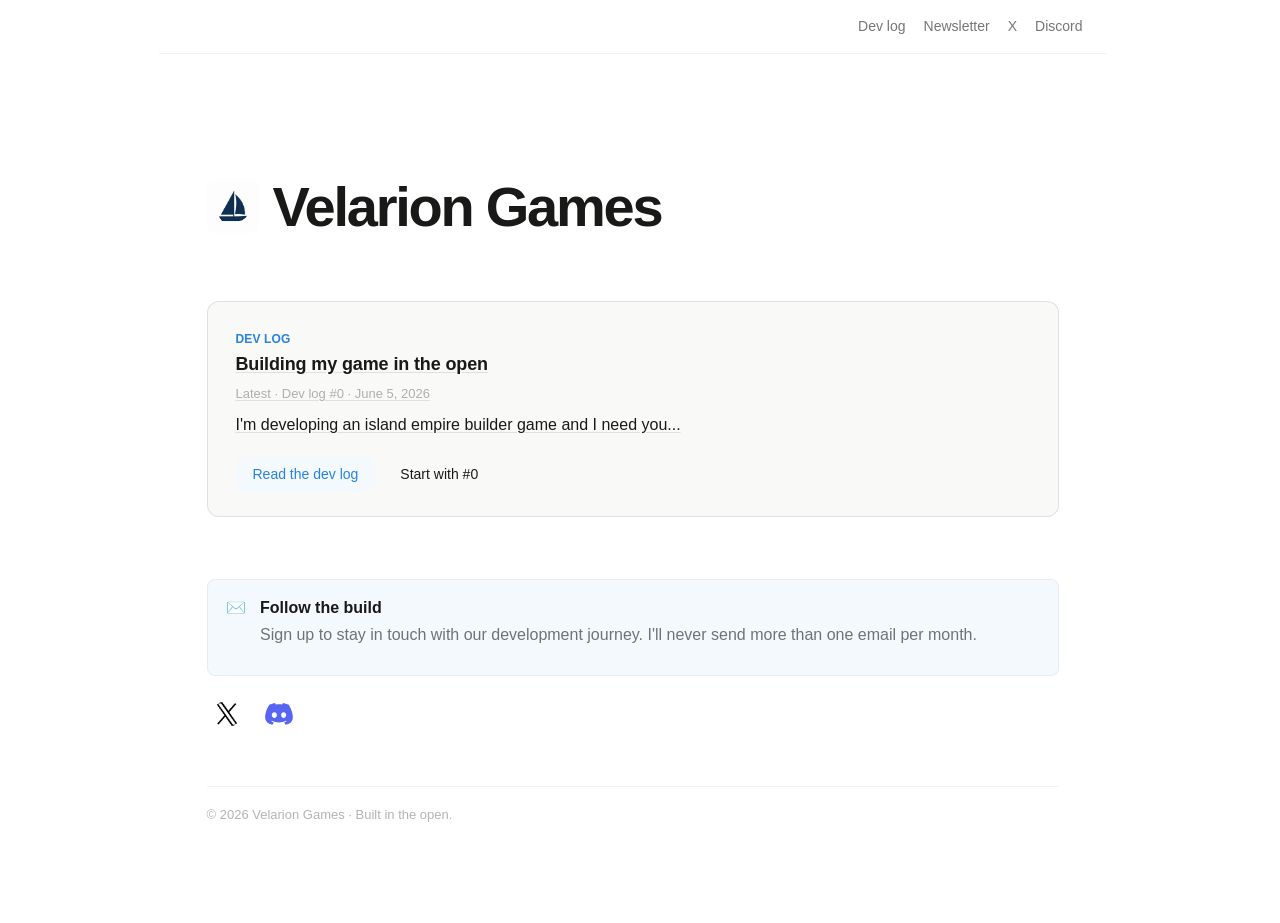
==== index.html @ b495c547 "more corrections" ====
<!DOCTYPE html>
<html lang="en">
<head>
  <meta charset="UTF-8">
  <meta name="viewport" content="width=device-width, initial-scale=1">
  <title>Velarion Games</title>
  <meta name="description" content="Velarion Games - building a peaceful logistics island empire builder. Dev log, newsletter, and updates.">
  <link rel="icon" href="assets/velarionicon.png" type="image/png">
  <link rel="stylesheet" href="assets/styles.css">
</head>
<body class="page-home">
  <header class="site-header">
    <nav aria-label="Site">
      <a href="devlog/">Dev log</a>
      <a href="#newsletter">Newsletter</a>
      <a href="https://x.com/VelarionGames" rel="noopener noreferrer">X</a>
      <a href="https://discord.gg/VWsafFcXDW" rel="noopener noreferrer">Discord</a>
    </nav>
  </header>
  <main class="notion-shell">
    <section class="notion-hero landing-hero">
      <h1>
        <img class="site-icon site-icon--hero" src="assets/velarionicon.png" alt="" width="48" height="48">
        Velarion Games
      </h1>
    </section>

    <section class="devlog-teaser" aria-labelledby="devlog-teaser-heading">
      <h2 id="devlog-teaser-heading" class="visually-hidden">Dev log</h2>
      <a class="post-link" href="devlog/">
        <span class="notion-eyebrow">Dev log</span>
        <h3>Building my game in the open</h3>
        <p class="post-meta">Latest · Dev log #0 · June 5, 2026</p>
        <p>I'm developing an island empire builder game and I need you...</p>
      </a>
      <div class="notion-button-group">
        <a class="notion-button" data-variant="secondary" href="devlog/">Read the dev log</a>
        <a class="notion-button" data-variant="tertiary" href="devlog/posts/devlog-0.html">Start with #0</a>
      </div>
    </section>

    <section id="newsletter">
      <div class="notion-callout" data-tone="blue">
        <div>✉️</div>
        <div>
          <strong>Follow the build</strong>
          <p>Sign up to stay in touch with our development journey. I'll never send more than one email per month.</p>
          <div class="form-embed"></div>
        </div>
      </div>
      <nav class="social-icons" aria-label="Social links">
        <a href="https://x.com/VelarionGames" rel="noopener noreferrer" aria-label="Velarion Games on X">
          <img src="assets/x-logo.png" alt="" width="24" height="24">
        </a>
        <a href="https://discord.gg/VWsafFcXDW" rel="noopener noreferrer" aria-label="Velarion Games on Discord">
          <img src="assets/discord-symbol.svg" alt="" width="28" height="22">
        </a>
      </nav>
    </section>

    <p class="notion-footer">© 2026 Velarion Games · Built in the open.</p>
  </main>
  <script src="assets/newsletter.js" defer></script>
</body>
</html>
---- assets/styles.css ----
/*
 * _base.css — Global design tokens, element defaults, page shell, and tiny utilities.
 * ALWAYS included in every page.
 *
 * Provides:
 *   :root variables (light + dark), box-sizing, html/body,
 *   element defaults (button, input, select, textarea, label, fieldset, legend,
 *   a, hr, img, h1-h4, p, ul/ol/li, blockquote, table/th/td, details/summary,
 *   pre/code), main / .notion-shell, utility classes, .notion-footer,
 *   reduced-motion and responsive breakpoints for base elements.
 */

:root {
	color-scheme: light dark;
	--notion-bg: #ffffff;
	--notion-bg-soft: #f9f9f8;
	--notion-surface: #ffffff;
	--notion-surface-hover: #f6f5f4;
	--notion-text: #191918;
	--notion-text-soft: rgba(0, 0, 0, 0.54);
	--notion-text-faint: rgba(0, 0, 0, 0.3);
	--notion-border: rgba(0, 0, 0, 0.1);
	--notion-border-soft: rgba(0, 0, 0, 0.05);
	--notion-shadow:
		0px 0.7px 1.462px rgba(0, 0, 0, 0.015), 0px 3px 9px rgba(0, 0, 0, 0.03);
	--notion-blue: #2783de;
	--notion-orange: #d5803b;
	--notion-red: #e56458;
	--notion-blue-bg: #f3f9fd;
	--notion-yellow-bg: #fcfaef;
	--notion-orange-bg: #fcf7f4;
	--notion-green-bg: #f6f9f7;
	--notion-red-bg: #fdf6f6;
	--notion-gray-bg: #f9f8f7;
	--notion-radius: 8px;
	--notion-page-width: 900px;
	--notion-chart-1: #5e9fe8;
	--notion-chart-2: #eac26b;
	--notion-chart-3: #72bc8f;
	--notion-chart-4: #bf8eda;
	--notion-chart-5: #de9255;
	--notion-chart-6: #df84a8;
	--notion-chart-7: #4fb9c9;
	--notion-chart-8: #e97366;
	--diff-add: #47c1b6;
	--diff-del: #f07070;
	--pr-approved: #2b8a3e;
}

@media (prefers-color-scheme: dark) {
	:root {
		--notion-bg: #232320;
		--notion-bg-soft: #2c2c2a;
		--notion-surface: #323230;
		--notion-surface-hover: #3d3d3a;
		--notion-text: #ffffff;
		--notion-text-soft: rgba(255, 255, 255, 0.5);
		--notion-text-faint: rgba(255, 255, 255, 0.3);
		--notion-border: rgba(255, 255, 255, 0.2);
		--notion-border-soft: rgba(255, 255, 255, 0.1);
		--notion-shadow:
			0px 0.7px 1.462px rgba(0, 0, 0, 0.06), 0px 3px 9px rgba(0, 0, 0, 0.12);
		--notion-blue: #5e9fe8;
		--notion-orange: #de9255;
		--notion-red: #e97366;
		--notion-blue-bg: rgba(41, 139, 253, 0.061);
		--notion-yellow-bg: rgba(203, 145, 47, 0.08);
		--notion-orange-bg: rgba(246, 126, 35, 0.08);
		--notion-green-bg: rgba(42, 157, 118, 0.08);
		--notion-red-bg: rgba(246, 73, 50, 0.08);
		--notion-gray-bg: #31302e;
		--diff-add: #5dd8cb;
		--diff-del: #ff8a80;
		--pr-approved: #69db7c;
	}
}

* {
	box-sizing: border-box;
}
html {
	scrollbar-gutter: stable;
}
body {
	margin: 0;
	background: var(--notion-bg);
	color: var(--notion-text);
	font-family:
		ui-sans-serif, -apple-system, BlinkMacSystemFont, "Segoe UI", Helvetica,
		Arial, sans-serif;
	font-size: 16px;
	line-height: 1.5;
}

/* -- Base element defaults -------------------------------- */
button,
[type="button"],
[type="submit"],
[type="reset"] {
	display: inline-flex;
	align-items: center;
	justify-content: center;
	gap: 8px;
	padding: 8px 16px;
	font: inherit;
	font-size: 14px;
	font-weight: 500;
	line-height: 1.2;
	color: #ffffff;
	background: var(--notion-blue);
	border: 1px solid transparent;
	border-radius: 8px;
	cursor: pointer;
	transition: background 150ms;
	white-space: nowrap;
}
button:hover,
[type="button"]:hover,
[type="submit"]:hover,
[type="reset"]:hover {
	background: color-mix(in srgb, var(--notion-blue) 82%, black);
}
button:focus-visible,
[type="button"]:focus-visible,
[type="submit"]:focus-visible,
[type="reset"]:focus-visible {
	outline: 2px solid var(--notion-blue);
	outline-offset: 2px;
}

input,
select,
textarea {
	font: inherit;
	font-size: 14px;
	line-height: 1.4;
	color: var(--notion-text);
	background: var(--notion-surface);
	border: 1px solid var(--notion-border);
	border-radius: 8px;
	padding: 8px 12px;
	transition: border-color 150ms;
}
input:focus,
select:focus,
textarea:focus {
	outline: none;
	border-color: var(--notion-blue);
	box-shadow: 0 0 0 2px rgba(9, 127, 232, 0.15);
}
input::placeholder,
textarea::placeholder {
	color: var(--notion-text-faint);
}
select {
	appearance: none;
	background-image: url("data:image/svg+xml,%3Csvg xmlns='http://www.w3.org/2000/svg' width='12' height='12' viewBox='0 0 12 12'%3E%3Cpath d='M3 4.5L6 7.5L9 4.5' fill='none' stroke='%23999' stroke-width='1.5' stroke-linecap='round'/%3E%3C/svg%3E");
	background-repeat: no-repeat;
	background-position: right 10px center;
	padding-right: 30px;
}
textarea {
	resize: vertical;
	min-height: 80px;
}
input[type="range"] {
	border: none;
	padding: 0;
	background: transparent;
	accent-color: var(--notion-blue);
	height: 18px;
	cursor: pointer;
	box-shadow: none;
}
input[type="range"]:focus {
	box-shadow: none;
}
input[type="checkbox"],
input[type="radio"] {
	width: 16px;
	height: 16px;
	accent-color: var(--notion-blue);
	border: 1px solid var(--notion-border);
	padding: 0;
	cursor: pointer;
}
label {
	display: block;
	font-size: 14px;
	font-weight: 600;
	color: var(--notion-text);
	margin-bottom: 6px;
}
fieldset {
	border: 1px solid var(--notion-border-soft);
	border-radius: 10px;
	padding: 16px;
	margin: 0;
}
legend {
	font-weight: 600;
	padding: 0 4px;
}

a {
	color: var(--notion-text);
	text-decoration: underline;
	text-underline-offset: 2px;
	text-decoration-color: var(--notion-border);
}
a:hover {
	text-decoration-color: var(--notion-text);
}

hr {
	height: 1px;
	margin: 34px 0;
	border: none;
	background: var(--notion-border-soft);
}

img {
	max-width: 100%;
	height: auto;
	border-radius: 8px;
}

h1,
h2,
h3,
h4 {
	text-wrap: balance;
}
h1 {
	margin: 0 0 14px;
	font-size: clamp(42px, 7vw, 72px);
	line-height: 1.1;
	letter-spacing: -0.035em;
	font-weight: 700;
}
h2 {
	margin: 44px 0 10px;
	font-size: 32px;
	line-height: 1.25;
	letter-spacing: -0.025em;
}
h3 {
	margin: 0 0 6px;
	font-size: 18px;
	line-height: 1.556;
	letter-spacing: -0.007em;
}
p {
	margin: 0 0 10px;
}

ul,
ol {
	margin: 8px 0 16px;
	padding-left: 24px;
}
li {
	margin-bottom: 4px;
}
li::marker {
	color: var(--notion-text-faint);
}

blockquote {
	border-left: 3px solid var(--notion-text);
	padding: 4px 0 4px 16px;
	margin: 24px 0;
}
blockquote p {
	font-size: 18px;
	line-height: 1.5;
	margin: 0;
}

table {
	width: 100%;
	margin: 14px 0;
	border-collapse: separate;
	border-spacing: 0;
	border: 1px solid var(--notion-border-soft);
	border-radius: 10px;
	overflow: hidden;
	background: var(--notion-surface);
	font-size: 14px;
}
th,
td {
	padding: 12px 14px;
	vertical-align: top;
	text-align: left;
	border-right: 1px solid var(--notion-border-soft);
	border-bottom: 1px solid var(--notion-border-soft);
}
th:last-child,
td:last-child {
	border-right: 0;
}
tr:last-child td {
	border-bottom: 0;
}
th {
	background: var(--notion-bg-soft);
	color: var(--notion-text-soft);
	font-weight: 600;
}

details {
	margin: 16px 0;
	border-radius: var(--notion-radius);
}
summary {
	padding: 8px 10px;
	border-radius: var(--notion-radius);
	cursor: pointer;
	font-weight: 600;
}
summary:hover {
	background: var(--notion-surface-hover);
}
details p {
	margin: 8px 10px 0 28px;
	color: var(--notion-text-soft);
}

pre,
code {
	font-family: ui-monospace, "iA Writer Mono", Nitti, Menlo, Courier, monospace;
}
pre {
	margin: 16px 0;
	padding: 14px 16px;
	overflow-x: auto;
	border: 1px solid var(--notion-border-soft);
	border-radius: 10px;
	background: var(--notion-gray-bg);
	font-size: 13px;
	line-height: 1.55;
}
code {
	font-size: 0.9em;
	padding: 2px 5px;
	border-radius: 4px;
	background: var(--notion-gray-bg);
}
pre code {
	font-size: inherit;
	padding: 0;
	border-radius: 0;
	background: none;
}

main {
	max-width: var(--notion-page-width);
	margin: 0 auto;
	padding: 76px 24px 88px;
}

section {
	margin-top: 44px;
}
section:first-child {
	margin-top: 0;
}

/* -- Page shell ------------------------------------------- */
.notion-shell {
	max-width: var(--notion-page-width);
	margin: 0 auto;
	padding: 76px 24px 88px;
}

/* -- Tiny utilities --------------------------------------- */
.notion-lede {
	max-width: 720px;
	margin: 0 0 24px;
	color: var(--notion-text-soft);
	font-size: 20px;
}
.notion-muted {
	color: var(--notion-text-soft);
}
.notion-faint {
	color: var(--notion-text-faint);
}
.notion-divider {
	height: 1px;
	margin: 34px 0;
	background: var(--notion-border-soft);
}
.notion-eyebrow {
	display: inline-block;
	font-size: 12px;
	font-weight: 600;
	letter-spacing: 0.0078125rem;
	text-transform: uppercase;
	color: var(--notion-blue);
}

/* -- Footer ----------------------------------------------- */
.notion-footer {
	margin-top: 52px;
	padding-top: 18px;
	border-top: 1px solid var(--notion-border-soft);
	color: var(--notion-text-faint);
	font-size: 13px;
}

/* -- Accessibility & motion ------------------------------- */
@media (prefers-reduced-motion: reduce) {
	*,
	*::before,
	*::after {
		animation-duration: 0.01ms !important;
		animation-iteration-count: 1 !important;
		transition-duration: 0.01ms !important;
	}
}

/* -- Responsive: 560px (base elements) -------------------- */
@media (max-width: 560px) {
	main,
	.notion-shell {
		padding-inline: 16px;
	}
	table {
		display: block;
		overflow-x: auto;
	}
}
/*
 * hero — Full-width hero section with title, subtitle, and optional eyebrow.
 *
 * HTML:
 * <section class="notion-hero">
 *   <span class="notion-eyebrow">Category</span>
 *   <h1>Page Title</h1>
 *   <p>A brief description that supports the title with additional context.</p>
 *   <div class="notion-button-group">
 *     <a class="notion-button" data-variant="primary" href="#">Get started</a>
 *     <a class="notion-button" data-variant="secondary" href="#">Learn more</a>
 *   </div>
 * </section>
 */

.notion-hero {
	padding: 48px 0 40px;
	max-width: var(--notion-page-width);
}
.notion-hero h1 {
	font-size: clamp(42px, 7vw, 72px);
	font-weight: 700;
	letter-spacing: -0.04em;
	line-height: 1.05;
	margin: 0;
	text-wrap: balance;
}
.notion-hero p {
	font-size: 20px;
	line-height: 1.5;
	color: var(--notion-text-soft);
	margin: 16px 0 0;
	max-width: 640px;
}
.notion-hero .notion-eyebrow {
	margin-bottom: 12px;
}

/* -- Responsive: 820px ------------------------------------ */
@media (max-width: 820px) {
	.notion-hero {
		padding: 32px 0 24px;
	}
	.notion-hero h1 {
		font-size: clamp(32px, 8vw, 48px);
	}
}
/*
 * callout — Highlighted info box with icon and text.
 * Options: data-tone="blue" | "green" | "orange" | "red" (default: yellow)
 *
 * HTML:
 * <div class="notion-callout" data-tone="blue">
 *   <div>💡</div>
 *   <div><strong>Note</strong><p>Helpful context.</p></div>
 * </div>
 */

.notion-callout {
	display: grid;
	grid-template-columns: auto 1fr;
	gap: 14px;
	margin: 18px 0;
	padding: 16px 18px;
	border-radius: var(--notion-radius);
	background: var(--notion-yellow-bg);
	border: 1px solid var(--notion-border-soft);
}
.notion-callout[data-tone="blue"] {
	background: var(--notion-blue-bg);
}
.notion-callout[data-tone="green"] {
	background: var(--notion-green-bg);
}
.notion-callout[data-tone="orange"] {
	background: var(--notion-orange-bg);
}
.notion-callout[data-tone="red"] {
	background: var(--notion-red-bg);
}
.notion-callout strong {
	display: block;
	margin-bottom: 3px;
}
.notion-callout p {
	margin: 0;
	color: var(--notion-text-soft);
}
/*
 * button — Styled link/button with variant and size options.
 * Options: data-variant="primary"|"secondary"|"tertiary"
 *          data-size="small"|"large"
 *
 * HTML:
 * <a class="notion-button" data-variant="primary" href="#">Primary</a>
 */

.notion-button {
	display: inline-flex;
	align-items: center;
	justify-content: center;
	gap: 8px;
	padding: 8px 16px;
	font-size: 14px;
	font-weight: 500;
	line-height: 1.2;
	border-radius: 8px;
	border: 1px solid transparent;
	cursor: pointer;
	transition:
		background 150ms,
		box-shadow 150ms,
		border-color 150ms;
	text-decoration: none;
	font-family: inherit;
	white-space: nowrap;
}
.notion-button:focus-visible {
	outline: 2px solid var(--notion-blue);
	outline-offset: 2px;
}
/* Primary */
.notion-button[data-variant="primary"],
.notion-button:not([data-variant]) {
	background: var(--notion-blue);
	color: #ffffff;
	border-color: transparent;
}
.notion-button[data-variant="primary"]:hover,
.notion-button:not([data-variant]):hover {
	background: color-mix(in srgb, var(--notion-blue) 82%, black);
}
/* Secondary */
.notion-button[data-variant="secondary"] {
	background: var(--notion-blue-bg);
	color: var(--notion-blue);
	border-color: transparent;
}
.notion-button[data-variant="secondary"]:hover {
	background: color-mix(in srgb, var(--notion-blue-bg) 70%, var(--notion-blue));
}
/* Tertiary */
.notion-button[data-variant="tertiary"] {
	background: transparent;
	color: var(--notion-text);
	border-color: transparent;
}
.notion-button[data-variant="tertiary"]:hover {
	background: var(--notion-surface-hover);
}
/* Small modifier */
.notion-button[data-size="small"] {
	padding: 4px 12px;
	font-size: 12px;
}
/* Large modifier */
.notion-button[data-size="large"] {
	padding: 12px 24px;
	font-size: 16px;
}
.notion-button-group {
	display: flex;
	flex-wrap: wrap;
	gap: 8px;
	margin-top: 24px;
}

/* -- Responsive: 820px ------------------------------------ */
@media (max-width: 820px) {
	.notion-button-group {
		flex-direction: column;
	}
	.notion-button-group .notion-button {
		width: 100%;
	}
}
/*
 * list — Numbered list with index badges and descriptions.
 *
 * HTML:
 * <div class="notion-list">
 *   <div class="notion-list-item">
 *     <div class="notion-index">1</div>
 *     <div>
 *       <h3>Item</h3>
 *       <p>Item details.</p>
 *     </div>
 *   </div>
 * </div>
 */

.notion-list {
	display: grid;
	gap: 8px;
	margin-top: 14px;
}
.notion-list-item {
	display: grid;
	grid-template-columns: auto 1fr;
	gap: 12px;
	padding: 12px 14px;
	border-radius: var(--notion-radius);
	background: transparent;
	transition: background 120ms ease;
}
.notion-list-item:hover {
	background: var(--notion-surface-hover);
}
.notion-index {
	width: 28px;
	height: 28px;
	display: grid;
	place-items: center;
	border-radius: 6px;
	background: var(--notion-blue-bg);
	color: var(--notion-blue);
	font-weight: 700;
	font-size: 14px;
}
.notion-list-item p {
	color: var(--notion-text-soft);
}
/*
 * quote — Styled blockquote with attribution (avatar, name, meta).
 *
 * HTML:
 * <blockquote class="notion-quote">
 *   <p>Design is not just what it looks like and feels like.
 *      Design is how it works.</p>
 *   <div class="notion-attribution">
 *     <img src="avatar.jpg" alt="">
 *     <div>
 *       <span class="notion-attribution-name">Steve Jobs</span>
 *       <span class="notion-attribution-meta">Apple, 2003</span>
 *     </div>
 *   </div>
 * </blockquote>
 */

.notion-quote {
	border-left: 3px solid var(--notion-text);
	padding: 4px 0 4px 16px;
	margin: 24px 0;
}
.notion-quote p {
	font-size: 18px;
	line-height: 1.5;
	color: var(--notion-text);
	margin: 0;
}
.notion-attribution {
	display: flex;
	align-items: center;
	gap: 12px;
	margin-top: 16px;
}
.notion-attribution img {
	width: 40px;
	height: 40px;
	border-radius: 9999px;
	object-fit: cover;
}
.notion-attribution-name {
	font-size: 14px;
	font-weight: 600;
	color: var(--notion-text);
}
.notion-attribution-meta {
	font-size: 13px;
	color: var(--notion-text-faint);
}

/* ===== Dev log custom ===== */
.site-icon {
	object-fit: contain;
	border-radius: var(--notion-radius);
	flex-shrink: 0;
}
.site-icon--hero {
	width: clamp(36px, 6vw, 52px);
	height: clamp(36px, 6vw, 52px);
}
.site-header {
	display: flex;
	align-items: center;
	justify-content: space-between;
	max-width: calc(var(--notion-page-width) + 48px);
	margin: 0 auto;
	width: 100%;
	padding: 16px 24px;
	background: var(--notion-bg);
	border-bottom: 1px solid var(--notion-border-soft);
}
.page-home .site-header {
	justify-content: flex-end;
}
.site-header .brand {
	display: inline-flex;
	align-items: center;
	gap: 8px;
	font-weight: 700;
	text-decoration: none;
	color: var(--notion-text);
	letter-spacing: -0.01em;
	font-size: 16px;
}
.site-header .brand .site-icon {
	width: 22px;
	height: 22px;
}
.site-header nav { display: flex; gap: 18px; }
.site-header nav a { font-size: 14px; color: var(--notion-text-soft); text-decoration: none; }
.site-header nav a:hover { color: var(--notion-text); }

.post-list { display: grid; gap: 8px; margin: 8px 0 0; padding: 0; list-style: none; }
.post-list li { margin: 0; }
.post-list a.post-link {
	display: block; padding: 18px 20px; border-radius: var(--notion-radius);
	text-decoration: none; color: inherit;
	border: 1px solid var(--notion-border-soft); background: var(--notion-surface);
	transition: background 120ms ease, border-color 120ms ease;
}
.post-list a.post-link:hover { background: var(--notion-surface-hover); border-color: var(--notion-border); }
.post-list h3 { margin: 0 0 4px; }
.post-list p { margin: 0; color: var(--notion-text-soft); }
.post-list .post-meta { margin: 0 0 6px; }

.post-meta { font-size: 13px; color: var(--notion-text-faint); }
.post-article { max-width: 720px; }
.post-article h1 { font-size: clamp(34px, 5vw, 52px); margin-bottom: 8px; }
.back-link { display: inline-block; margin-bottom: 24px; font-size: 14px; color: var(--notion-text-soft); text-decoration: none; }
.back-link:hover { color: var(--notion-text); }
.newsletter-form { margin-top: 12px; display: flex; gap: 8px; flex-wrap: wrap; }
.newsletter-form input { flex: 1; min-width: 220px; }
.comments { margin-top: 52px; padding-top: 24px; border-top: 1px solid var(--notion-border-soft); }

/* ===== Site landing ===== */
.visually-hidden {
	position: absolute;
	width: 1px;
	height: 1px;
	padding: 0;
	margin: -1px;
	overflow: hidden;
	clip: rect(0, 0, 0, 0);
	white-space: nowrap;
	border: 0;
}
.landing-hero {
	padding-bottom: 0;
}
.page-home .landing-hero {
	padding-bottom: 8px;
}
.landing-hero h1 {
	display: flex;
	align-items: center;
	gap: 14px;
	font-size: clamp(36px, 6vw, 56px);
	margin-bottom: 0;
}
.page-home .devlog-teaser {
	margin-top: 3.5rem;
}
.devlog-teaser {
	margin-top: 0;
	padding: 24px 28px;
	border-radius: 12px;
	border: 1px solid var(--notion-border);
	background: var(--notion-bg-soft);
}
#newsletter {
	content-visibility: auto;
	contain-intrinsic-size: auto 360px;
}
.devlog-teaser .post-link {
	margin: 0;
	padding: 0;
	border: none;
	background: transparent;
	box-shadow: none;
}
.devlog-teaser .post-link:hover {
	background: transparent;
	border-color: transparent;
}
.devlog-teaser .notion-button-group {
	margin-top: 20px;
}
.form-embed {
	margin-top: 12px;
	width: 100%;
}
.social-icons {
	display: flex;
	gap: 12px;
	margin-top: 14px;
}
.social-icons a {
	display: inline-flex;
	align-items: center;
	justify-content: center;
	width: 2.5rem;
	height: 2.5rem;
	border-radius: var(--notion-radius);
	text-decoration: none;
	transition: background 120ms ease;
}
.social-icons a:hover {
	background: var(--notion-surface-hover);
}
.social-icons img {
	display: block;
	width: 1.5rem;
	height: 1.5rem;
	object-fit: contain;
}
.social-icons a[href*="discord"] img {
	width: 1.75rem;
	height: 1.35rem;
}
@media (prefers-color-scheme: dark) {
	.social-icons img[src$=".png"] {
		filter: invert(1);
	}
}
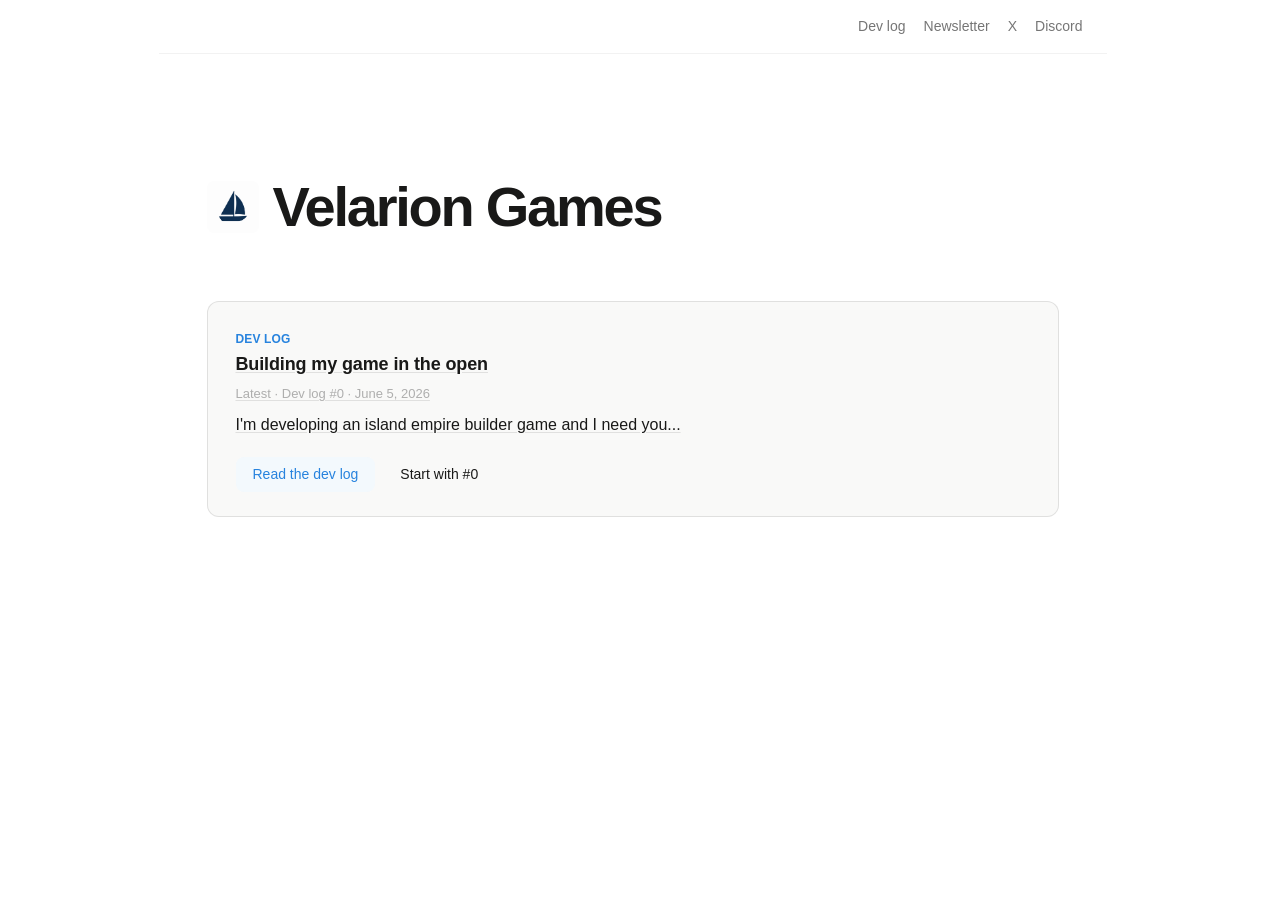
==== commit 423578b3: "our / my inconsistency fix" ====
--- a/index.html
+++ b/index.html
@@ -44,7 +44,7 @@
         <div>✉️</div>
         <div>
           <strong>Follow the build</strong>
-          <p>Sign up to stay in touch with our development journey. I'll never send more than one email per month.</p>
+          <p>Sign up to stay in touch with my development journey. I'll never send more than one email per month.</p>
           <div class="form-embed"></div>
         </div>
       </div>
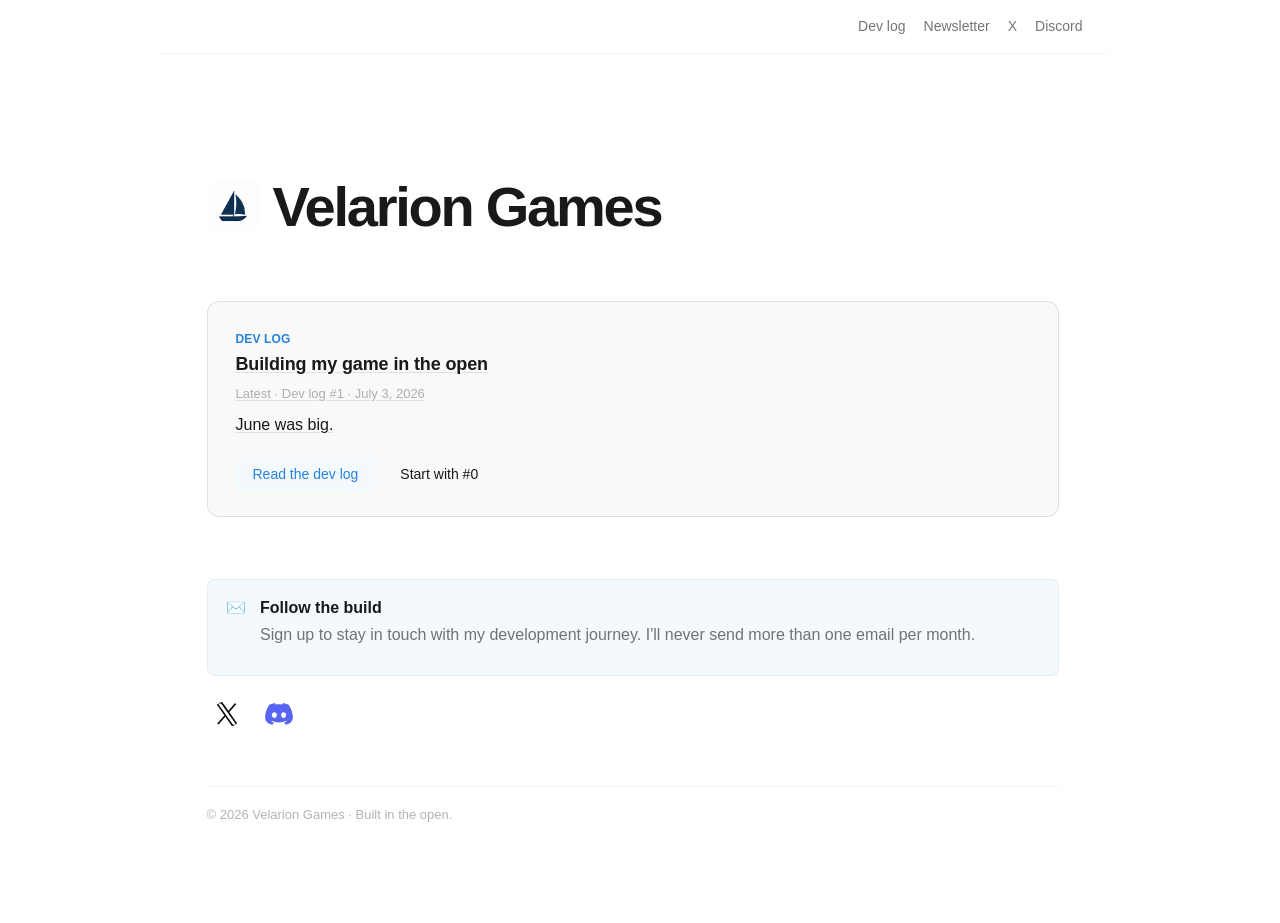
==== commit acc00172: "dev log 1" ====
--- a/index.html
+++ b/index.html
@@ -27,11 +27,11 @@
 
     <section class="devlog-teaser" aria-labelledby="devlog-teaser-heading">
       <h2 id="devlog-teaser-heading" class="visually-hidden">Dev log</h2>
-      <a class="post-link" href="devlog/">
+      <a class="post-link" href="devlog/posts/devlog-1.html">
         <span class="notion-eyebrow">Dev log</span>
         <h3>Building my game in the open</h3>
-        <p class="post-meta">Latest · Dev log #0 · June 5, 2026</p>
-        <p>I'm developing an island empire builder game and I need you...</p>
+        <p class="post-meta">Latest · Dev log #1 · July 3, 2026</p>
+        <p>June was big.</p>
       </a>
       <div class="notion-button-group">
         <a class="notion-button" data-variant="secondary" href="devlog/">Read the dev log</a>
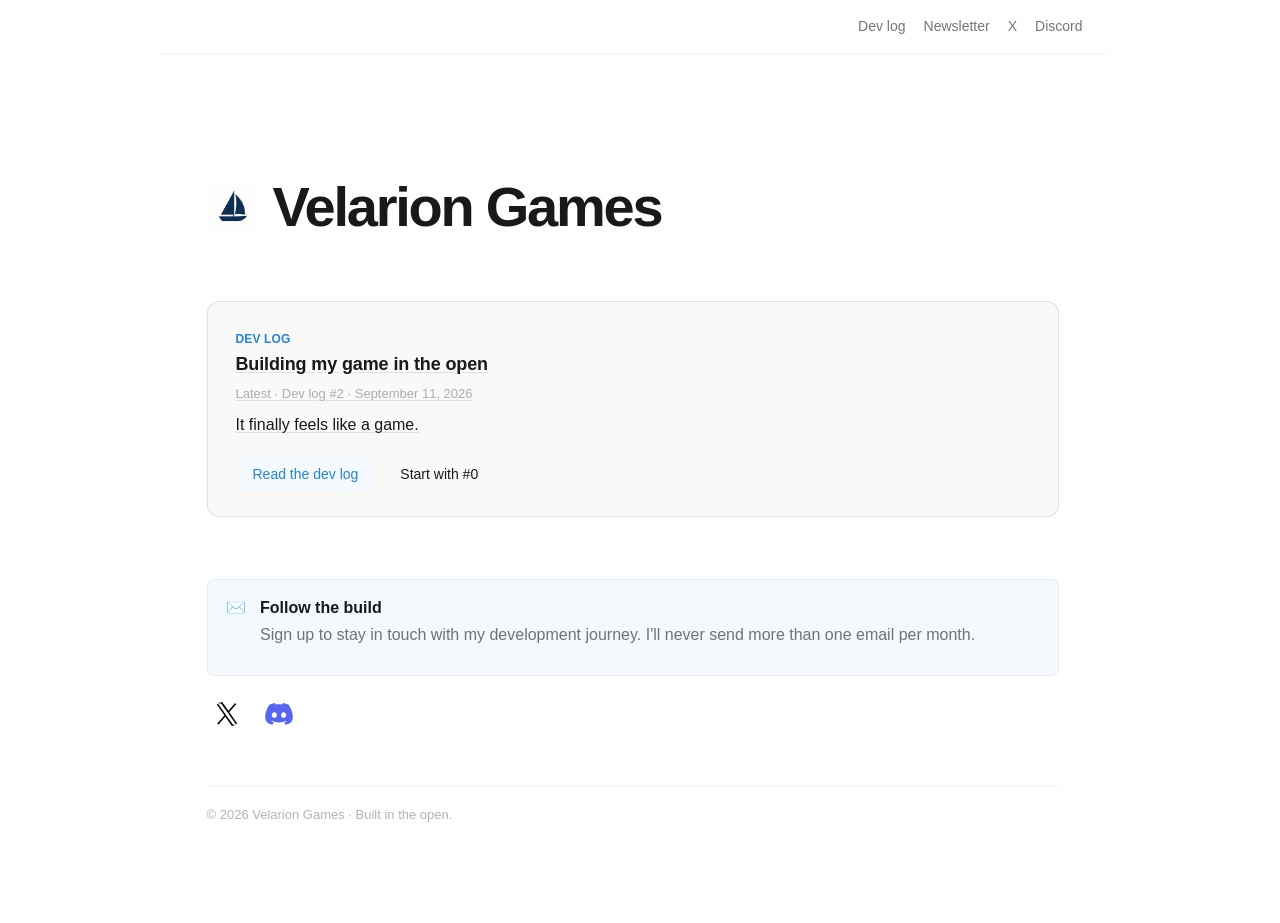
==== commit 3c7c1fee: "post 2" ====
--- a/index.html
+++ b/index.html
@@ -27,11 +27,11 @@
 
     <section class="devlog-teaser" aria-labelledby="devlog-teaser-heading">
       <h2 id="devlog-teaser-heading" class="visually-hidden">Dev log</h2>
-      <a class="post-link" href="devlog/posts/devlog-1.html">
+      <a class="post-link" href="devlog/posts/devlog-2.html">
         <span class="notion-eyebrow">Dev log</span>
         <h3>Building my game in the open</h3>
-        <p class="post-meta">Latest · Dev log #1 · July 3, 2026</p>
-        <p>June was big.</p>
+        <p class="post-meta">Latest · Dev log #2 · September 11, 2026</p>
+        <p>It finally feels like a game.</p>
       </a>
       <div class="notion-button-group">
         <a class="notion-button" data-variant="secondary" href="devlog/">Read the dev log</a>
--- a/assets/styles.css
+++ b/assets/styles.css
@@ -766,7 +766,16 @@
 .back-link:hover { color: var(--notion-text); }
 .newsletter-form { margin-top: 12px; display: flex; gap: 8px; flex-wrap: wrap; }
 .newsletter-form input { flex: 1; min-width: 220px; }
-.comments { margin-top: 52px; padding-top: 24px; border-top: 1px solid var(--notion-border-soft); }
+.post-nav {
+	display: flex;
+	justify-content: space-between;
+	gap: 12px;
+	margin-top: 28px;
+}
+.post-nav .post-nav-next {
+	margin-left: auto;
+}
+.comments { margin-top: 36px; padding-top: 24px; border-top: 1px solid var(--notion-border-soft); }
 
 /* ===== Site landing ===== */
 .visually-hidden {
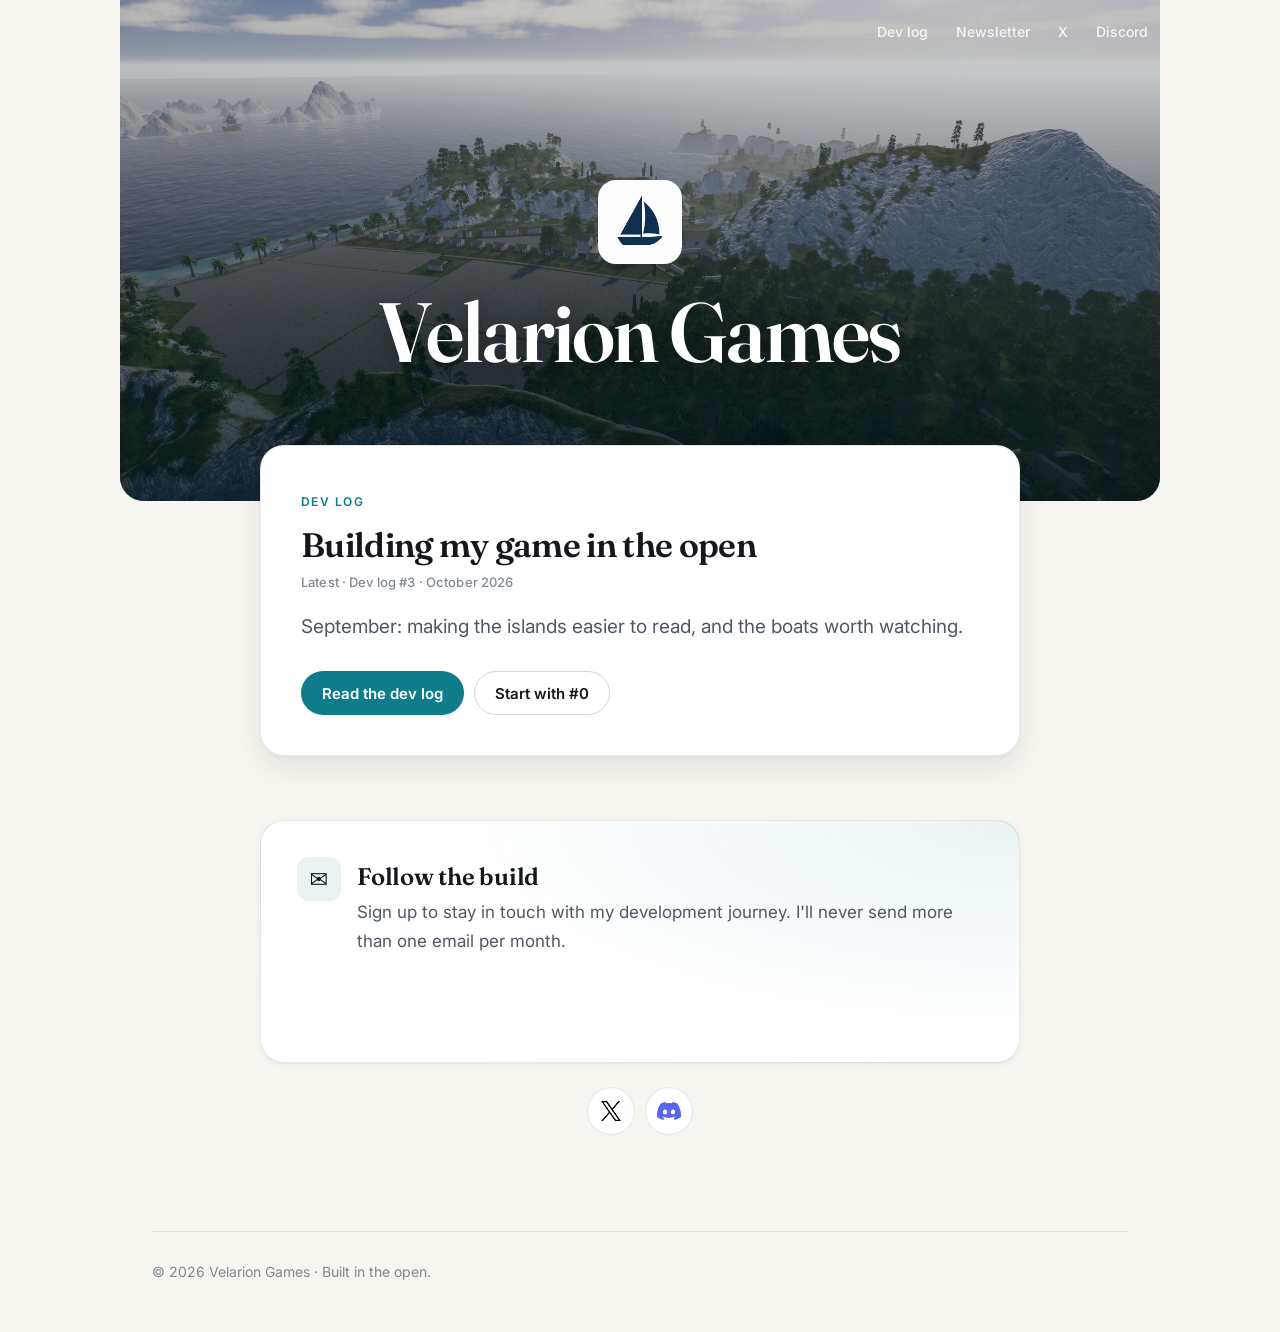
==== commit 3d5209bb: "Refresh site design and add September devlog draft page Modern restyle of every page (same markup an" ====
--- a/index.html
+++ b/index.html
@@ -27,11 +27,11 @@
 
     <section class="devlog-teaser" aria-labelledby="devlog-teaser-heading">
       <h2 id="devlog-teaser-heading" class="visually-hidden">Dev log</h2>
-      <a class="post-link" href="devlog/posts/devlog-2.html">
+      <a class="post-link" href="devlog/posts/devlog-3.html">
         <span class="notion-eyebrow">Dev log</span>
         <h3>Building my game in the open</h3>
-        <p class="post-meta">Latest · Dev log #2 · September 11, 2026</p>
-        <p>It finally feels like a game.</p>
+        <p class="post-meta">Latest · Dev log #3 · October 2026</p>
+        <p>September: making the islands easier to read, and the boats worth watching.</p>
       </a>
       <div class="notion-button-group">
         <a class="notion-button" data-variant="secondary" href="devlog/">Read the dev log</a>
--- a/assets/styles.css
+++ b/assets/styles.css
@@ -1,729 +1,172 @@
 /*
- * _base.css — Global design tokens, element defaults, page shell, and tiny utilities.
- * ALWAYS included in every page.
- *
- * Provides:
- *   :root variables (light + dark), box-sizing, html/body,
- *   element defaults (button, input, select, textarea, label, fieldset, legend,
- *   a, hr, img, h1-h4, p, ul/ol/li, blockquote, table/th/td, details/summary,
- *   pre/code), main / .notion-shell, utility classes, .notion-footer,
- *   reduced-motion and responsive breakpoints for base elements.
+ * Velarion Games site styles.
+ * One stylesheet for every page. Class names match the existing markup.
+ * Light and dark follow the visitor's system setting.
  */
+
+@import url("https://fonts.googleapis.com/css2?family=Inter:wght@400;500;600;700&family=Fraunces:opsz,wght@9..144,500;9..144,600&display=swap");
 
 :root {
 	color-scheme: light dark;
-	--notion-bg: #ffffff;
-	--notion-bg-soft: #f9f9f8;
-	--notion-surface: #ffffff;
-	--notion-surface-hover: #f6f5f4;
-	--notion-text: #191918;
-	--notion-text-soft: rgba(0, 0, 0, 0.54);
-	--notion-text-faint: rgba(0, 0, 0, 0.3);
-	--notion-border: rgba(0, 0, 0, 0.1);
-	--notion-border-soft: rgba(0, 0, 0, 0.05);
-	--notion-shadow:
-		0px 0.7px 1.462px rgba(0, 0, 0, 0.015), 0px 3px 9px rgba(0, 0, 0, 0.03);
-	--notion-blue: #2783de;
-	--notion-orange: #d5803b;
-	--notion-red: #e56458;
-	--notion-blue-bg: #f3f9fd;
-	--notion-yellow-bg: #fcfaef;
-	--notion-orange-bg: #fcf7f4;
-	--notion-green-bg: #f6f9f7;
-	--notion-red-bg: #fdf6f6;
-	--notion-gray-bg: #f9f8f7;
-	--notion-radius: 8px;
-	--notion-page-width: 900px;
-	--notion-chart-1: #5e9fe8;
-	--notion-chart-2: #eac26b;
-	--notion-chart-3: #72bc8f;
-	--notion-chart-4: #bf8eda;
-	--notion-chart-5: #de9255;
-	--notion-chart-6: #df84a8;
-	--notion-chart-7: #4fb9c9;
-	--notion-chart-8: #e97366;
-	--diff-add: #47c1b6;
-	--diff-del: #f07070;
-	--pr-approved: #2b8a3e;
+
+	--bg: #f7f5f0;
+	--bg-raised: #ffffff;
+	--bg-sunken: #efece4;
+	--text: #14181c;
+	--text-soft: #4f5862;
+	--text-faint: #808891;
+	--border: rgba(20, 24, 28, 0.1);
+	--border-strong: rgba(20, 24, 28, 0.18);
+	--accent: #0f7c8a;
+	--accent-strong: #0b5f6a;
+	--accent-ink: #ffffff;
+	--accent-tint: rgba(15, 124, 138, 0.09);
+	--sand: #d9a55b;
+	--shadow-sm: 0 1px 2px rgba(20, 24, 28, 0.04), 0 2px 8px rgba(20, 24, 28, 0.04);
+	--shadow-md: 0 2px 4px rgba(20, 24, 28, 0.04), 0 12px 32px rgba(20, 24, 28, 0.08);
+	--header-bg: rgba(247, 245, 240, 0.78);
+
+	--font-sans: "Inter", ui-sans-serif, system-ui, -apple-system, "Segoe UI", sans-serif;
+	--font-display: "Fraunces", Georgia, "Times New Roman", serif;
+
+	--radius-sm: 10px;
+	--radius: 16px;
+	--radius-lg: 24px;
+	--page: 1040px;
+	--prose: 680px;
+	--gutter: clamp(16px, 4vw, 32px);
 }
 
 @media (prefers-color-scheme: dark) {
 	:root {
-		--notion-bg: #232320;
-		--notion-bg-soft: #2c2c2a;
-		--notion-surface: #323230;
-		--notion-surface-hover: #3d3d3a;
-		--notion-text: #ffffff;
-		--notion-text-soft: rgba(255, 255, 255, 0.5);
-		--notion-text-faint: rgba(255, 255, 255, 0.3);
-		--notion-border: rgba(255, 255, 255, 0.2);
-		--notion-border-soft: rgba(255, 255, 255, 0.1);
-		--notion-shadow:
-			0px 0.7px 1.462px rgba(0, 0, 0, 0.06), 0px 3px 9px rgba(0, 0, 0, 0.12);
-		--notion-blue: #5e9fe8;
-		--notion-orange: #de9255;
-		--notion-red: #e97366;
-		--notion-blue-bg: rgba(41, 139, 253, 0.061);
-		--notion-yellow-bg: rgba(203, 145, 47, 0.08);
-		--notion-orange-bg: rgba(246, 126, 35, 0.08);
-		--notion-green-bg: rgba(42, 157, 118, 0.08);
-		--notion-red-bg: rgba(246, 73, 50, 0.08);
-		--notion-gray-bg: #31302e;
-		--diff-add: #5dd8cb;
-		--diff-del: #ff8a80;
-		--pr-approved: #69db7c;
-	}
-}
-
-* {
+		--bg: #0d1316;
+		--bg-raised: #141c20;
+		--bg-sunken: #0a0f11;
+		--text: #edf1f2;
+		--text-soft: #a7b2b8;
+		--text-faint: #6f7b82;
+		--border: rgba(237, 241, 242, 0.09);
+		--border-strong: rgba(237, 241, 242, 0.18);
+		--accent: #4cc2cf;
+		--accent-strong: #7dd6df;
+		--accent-ink: #062226;
+		--accent-tint: rgba(76, 194, 207, 0.1);
+		--shadow-sm: 0 1px 2px rgba(0, 0, 0, 0.3);
+		--shadow-md: 0 12px 32px rgba(0, 0, 0, 0.35);
+		--header-bg: rgba(13, 19, 22, 0.72);
+	}
+}
+
+/* ===== Base ===== */
+
+*,
+*::before,
+*::after {
 	box-sizing: border-box;
 }
+
 html {
-	scrollbar-gutter: stable;
-}
+	-webkit-text-size-adjust: 100%;
+	scroll-behavior: smooth;
+}
+
 body {
 	margin: 0;
-	background: var(--notion-bg);
-	color: var(--notion-text);
-	font-family:
-		ui-sans-serif, -apple-system, BlinkMacSystemFont, "Segoe UI", Helvetica,
-		Arial, sans-serif;
-	font-size: 16px;
-	line-height: 1.5;
-}
-
-/* -- Base element defaults -------------------------------- */
-button,
-[type="button"],
-[type="submit"],
-[type="reset"] {
-	display: inline-flex;
-	align-items: center;
-	justify-content: center;
-	gap: 8px;
-	padding: 8px 16px;
-	font: inherit;
-	font-size: 14px;
-	font-weight: 500;
-	line-height: 1.2;
-	color: #ffffff;
-	background: var(--notion-blue);
-	border: 1px solid transparent;
-	border-radius: 8px;
-	cursor: pointer;
-	transition: background 150ms;
-	white-space: nowrap;
-}
-button:hover,
-[type="button"]:hover,
-[type="submit"]:hover,
-[type="reset"]:hover {
-	background: color-mix(in srgb, var(--notion-blue) 82%, black);
-}
-button:focus-visible,
-[type="button"]:focus-visible,
-[type="submit"]:focus-visible,
-[type="reset"]:focus-visible {
-	outline: 2px solid var(--notion-blue);
-	outline-offset: 2px;
-}
-
-input,
-select,
-textarea {
-	font: inherit;
-	font-size: 14px;
-	line-height: 1.4;
-	color: var(--notion-text);
-	background: var(--notion-surface);
-	border: 1px solid var(--notion-border);
-	border-radius: 8px;
-	padding: 8px 12px;
-	transition: border-color 150ms;
-}
-input:focus,
-select:focus,
-textarea:focus {
-	outline: none;
-	border-color: var(--notion-blue);
-	box-shadow: 0 0 0 2px rgba(9, 127, 232, 0.15);
-}
-input::placeholder,
-textarea::placeholder {
-	color: var(--notion-text-faint);
-}
-select {
-	appearance: none;
-	background-image: url("data:image/svg+xml,%3Csvg xmlns='http://www.w3.org/2000/svg' width='12' height='12' viewBox='0 0 12 12'%3E%3Cpath d='M3 4.5L6 7.5L9 4.5' fill='none' stroke='%23999' stroke-width='1.5' stroke-linecap='round'/%3E%3C/svg%3E");
-	background-repeat: no-repeat;
-	background-position: right 10px center;
-	padding-right: 30px;
-}
-textarea {
-	resize: vertical;
-	min-height: 80px;
-}
-input[type="range"] {
-	border: none;
-	padding: 0;
-	background: transparent;
-	accent-color: var(--notion-blue);
-	height: 18px;
-	cursor: pointer;
-	box-shadow: none;
-}
-input[type="range"]:focus {
-	box-shadow: none;
-}
-input[type="checkbox"],
-input[type="radio"] {
-	width: 16px;
-	height: 16px;
-	accent-color: var(--notion-blue);
-	border: 1px solid var(--notion-border);
-	padding: 0;
-	cursor: pointer;
-}
-label {
-	display: block;
-	font-size: 14px;
-	font-weight: 600;
-	color: var(--notion-text);
-	margin-bottom: 6px;
-}
-fieldset {
-	border: 1px solid var(--notion-border-soft);
-	border-radius: 10px;
-	padding: 16px;
-	margin: 0;
-}
-legend {
-	font-weight: 600;
-	padding: 0 4px;
+	min-height: 100vh;
+	background: var(--bg);
+	color: var(--text);
+	font-family: var(--font-sans);
+	font-size: 17px;
+	line-height: 1.7;
+	-webkit-font-smoothing: antialiased;
+	text-rendering: optimizeLegibility;
 }
 
 a {
-	color: var(--notion-text);
-	text-decoration: underline;
-	text-underline-offset: 2px;
-	text-decoration-color: var(--notion-border);
+	color: var(--accent);
+	text-decoration-thickness: 1px;
+	text-underline-offset: 3px;
+	transition: color 150ms ease;
 }
 a:hover {
-	text-decoration-color: var(--notion-text);
-}
-
-hr {
-	height: 1px;
-	margin: 34px 0;
-	border: none;
-	background: var(--notion-border-soft);
+	color: var(--accent-strong);
 }
 
 img {
 	max-width: 100%;
 	height: auto;
-	border-radius: 8px;
+	display: block;
 }
 
 h1,
 h2,
-h3,
-h4 {
+h3 {
+	font-family: var(--font-display);
+	font-weight: 600;
+	letter-spacing: -0.02em;
+	line-height: 1.15;
+	color: var(--text);
 	text-wrap: balance;
 }
 h1 {
-	margin: 0 0 14px;
-	font-size: clamp(42px, 7vw, 72px);
-	line-height: 1.1;
-	letter-spacing: -0.035em;
-	font-weight: 700;
+	font-size: clamp(38px, 6vw, 64px);
+	margin: 0 0 16px;
 }
 h2 {
-	margin: 44px 0 10px;
-	font-size: 32px;
-	line-height: 1.25;
-	letter-spacing: -0.025em;
+	font-size: clamp(24px, 3vw, 30px);
+	margin: 56px 0 14px;
 }
 h3 {
+	font-size: 22px;
 	margin: 0 0 6px;
-	font-size: 18px;
-	line-height: 1.556;
-	letter-spacing: -0.007em;
-}
+}
+
 p {
-	margin: 0 0 10px;
+	margin: 0 0 18px;
+	text-wrap: pretty;
 }
 
 ul,
 ol {
-	margin: 8px 0 16px;
-	padding-left: 24px;
+	padding-left: 1.3em;
+	margin: 0 0 18px;
 }
 li {
-	margin-bottom: 4px;
+	margin: 6px 0;
 }
 li::marker {
-	color: var(--notion-text-faint);
-}
-
-blockquote {
-	border-left: 3px solid var(--notion-text);
-	padding: 4px 0 4px 16px;
-	margin: 24px 0;
-}
-blockquote p {
-	font-size: 18px;
-	line-height: 1.5;
-	margin: 0;
-}
-
-table {
-	width: 100%;
-	margin: 14px 0;
-	border-collapse: separate;
-	border-spacing: 0;
-	border: 1px solid var(--notion-border-soft);
-	border-radius: 10px;
-	overflow: hidden;
-	background: var(--notion-surface);
-	font-size: 14px;
-}
-th,
-td {
-	padding: 12px 14px;
-	vertical-align: top;
-	text-align: left;
-	border-right: 1px solid var(--notion-border-soft);
-	border-bottom: 1px solid var(--notion-border-soft);
-}
-th:last-child,
-td:last-child {
-	border-right: 0;
-}
-tr:last-child td {
-	border-bottom: 0;
-}
-th {
-	background: var(--notion-bg-soft);
-	color: var(--notion-text-soft);
+	color: var(--accent);
+}
+
+strong {
 	font-weight: 600;
 }
 
-details {
-	margin: 16px 0;
-	border-radius: var(--notion-radius);
-}
-summary {
-	padding: 8px 10px;
-	border-radius: var(--notion-radius);
-	cursor: pointer;
-	font-weight: 600;
-}
-summary:hover {
-	background: var(--notion-surface-hover);
-}
-details p {
-	margin: 8px 10px 0 28px;
-	color: var(--notion-text-soft);
-}
-
-pre,
-code {
-	font-family: ui-monospace, "iA Writer Mono", Nitti, Menlo, Courier, monospace;
-}
-pre {
-	margin: 16px 0;
-	padding: 14px 16px;
-	overflow-x: auto;
-	border: 1px solid var(--notion-border-soft);
-	border-radius: 10px;
-	background: var(--notion-gray-bg);
-	font-size: 13px;
-	line-height: 1.55;
-}
-code {
-	font-size: 0.9em;
-	padding: 2px 5px;
-	border-radius: 4px;
-	background: var(--notion-gray-bg);
-}
-pre code {
-	font-size: inherit;
-	padding: 0;
-	border-radius: 0;
-	background: none;
-}
-
-main {
-	max-width: var(--notion-page-width);
-	margin: 0 auto;
-	padding: 76px 24px 88px;
-}
-
-section {
-	margin-top: 44px;
-}
-section:first-child {
-	margin-top: 0;
-}
-
-/* -- Page shell ------------------------------------------- */
-.notion-shell {
-	max-width: var(--notion-page-width);
-	margin: 0 auto;
-	padding: 76px 24px 88px;
-}
-
-/* -- Tiny utilities --------------------------------------- */
-.notion-lede {
-	max-width: 720px;
-	margin: 0 0 24px;
-	color: var(--notion-text-soft);
-	font-size: 20px;
-}
-.notion-muted {
-	color: var(--notion-text-soft);
-}
-.notion-faint {
-	color: var(--notion-text-faint);
-}
-.notion-divider {
-	height: 1px;
-	margin: 34px 0;
-	background: var(--notion-border-soft);
-}
-.notion-eyebrow {
-	display: inline-block;
-	font-size: 12px;
-	font-weight: 600;
-	letter-spacing: 0.0078125rem;
-	text-transform: uppercase;
-	color: var(--notion-blue);
-}
-
-/* -- Footer ----------------------------------------------- */
-.notion-footer {
-	margin-top: 52px;
-	padding-top: 18px;
-	border-top: 1px solid var(--notion-border-soft);
-	color: var(--notion-text-faint);
-	font-size: 13px;
-}
-
-/* -- Accessibility & motion ------------------------------- */
-@media (prefers-reduced-motion: reduce) {
-	*,
-	*::before,
-	*::after {
-		animation-duration: 0.01ms !important;
-		animation-iteration-count: 1 !important;
-		transition-duration: 0.01ms !important;
-	}
-}
-
-/* -- Responsive: 560px (base elements) -------------------- */
-@media (max-width: 560px) {
-	main,
-	.notion-shell {
-		padding-inline: 16px;
-	}
-	table {
-		display: block;
-		overflow-x: auto;
-	}
-}
-/*
- * hero — Full-width hero section with title, subtitle, and optional eyebrow.
- *
- * HTML:
- * <section class="notion-hero">
- *   <span class="notion-eyebrow">Category</span>
- *   <h1>Page Title</h1>
- *   <p>A brief description that supports the title with additional context.</p>
- *   <div class="notion-button-group">
- *     <a class="notion-button" data-variant="primary" href="#">Get started</a>
- *     <a class="notion-button" data-variant="secondary" href="#">Learn more</a>
- *   </div>
- * </section>
- */
-
-.notion-hero {
-	padding: 48px 0 40px;
-	max-width: var(--notion-page-width);
-}
-.notion-hero h1 {
-	font-size: clamp(42px, 7vw, 72px);
-	font-weight: 700;
-	letter-spacing: -0.04em;
-	line-height: 1.05;
-	margin: 0;
-	text-wrap: balance;
-}
-.notion-hero p {
-	font-size: 20px;
-	line-height: 1.5;
-	color: var(--notion-text-soft);
-	margin: 16px 0 0;
-	max-width: 640px;
-}
-.notion-hero .notion-eyebrow {
-	margin-bottom: 12px;
-}
-
-/* -- Responsive: 820px ------------------------------------ */
-@media (max-width: 820px) {
-	.notion-hero {
-		padding: 32px 0 24px;
-	}
-	.notion-hero h1 {
-		font-size: clamp(32px, 8vw, 48px);
-	}
-}
-/*
- * callout — Highlighted info box with icon and text.
- * Options: data-tone="blue" | "green" | "orange" | "red" (default: yellow)
- *
- * HTML:
- * <div class="notion-callout" data-tone="blue">
- *   <div>💡</div>
- *   <div><strong>Note</strong><p>Helpful context.</p></div>
- * </div>
- */
-
-.notion-callout {
-	display: grid;
-	grid-template-columns: auto 1fr;
-	gap: 14px;
-	margin: 18px 0;
-	padding: 16px 18px;
-	border-radius: var(--notion-radius);
-	background: var(--notion-yellow-bg);
-	border: 1px solid var(--notion-border-soft);
-}
-.notion-callout[data-tone="blue"] {
-	background: var(--notion-blue-bg);
-}
-.notion-callout[data-tone="green"] {
-	background: var(--notion-green-bg);
-}
-.notion-callout[data-tone="orange"] {
-	background: var(--notion-orange-bg);
-}
-.notion-callout[data-tone="red"] {
-	background: var(--notion-red-bg);
-}
-.notion-callout strong {
-	display: block;
-	margin-bottom: 3px;
-}
-.notion-callout p {
-	margin: 0;
-	color: var(--notion-text-soft);
-}
-/*
- * button — Styled link/button with variant and size options.
- * Options: data-variant="primary"|"secondary"|"tertiary"
- *          data-size="small"|"large"
- *
- * HTML:
- * <a class="notion-button" data-variant="primary" href="#">Primary</a>
- */
-
-.notion-button {
-	display: inline-flex;
-	align-items: center;
-	justify-content: center;
-	gap: 8px;
-	padding: 8px 16px;
-	font-size: 14px;
-	font-weight: 500;
-	line-height: 1.2;
-	border-radius: 8px;
-	border: 1px solid transparent;
-	cursor: pointer;
-	transition:
-		background 150ms,
-		box-shadow 150ms,
-		border-color 150ms;
-	text-decoration: none;
-	font-family: inherit;
-	white-space: nowrap;
-}
-.notion-button:focus-visible {
-	outline: 2px solid var(--notion-blue);
-	outline-offset: 2px;
-}
-/* Primary */
-.notion-button[data-variant="primary"],
-.notion-button:not([data-variant]) {
-	background: var(--notion-blue);
-	color: #ffffff;
-	border-color: transparent;
-}
-.notion-button[data-variant="primary"]:hover,
-.notion-button:not([data-variant]):hover {
-	background: color-mix(in srgb, var(--notion-blue) 82%, black);
-}
-/* Secondary */
-.notion-button[data-variant="secondary"] {
-	background: var(--notion-blue-bg);
-	color: var(--notion-blue);
-	border-color: transparent;
-}
-.notion-button[data-variant="secondary"]:hover {
-	background: color-mix(in srgb, var(--notion-blue-bg) 70%, var(--notion-blue));
-}
-/* Tertiary */
-.notion-button[data-variant="tertiary"] {
-	background: transparent;
-	color: var(--notion-text);
-	border-color: transparent;
-}
-.notion-button[data-variant="tertiary"]:hover {
-	background: var(--notion-surface-hover);
-}
-/* Small modifier */
-.notion-button[data-size="small"] {
-	padding: 4px 12px;
-	font-size: 12px;
-}
-/* Large modifier */
-.notion-button[data-size="large"] {
-	padding: 12px 24px;
-	font-size: 16px;
-}
-.notion-button-group {
-	display: flex;
-	flex-wrap: wrap;
-	gap: 8px;
-	margin-top: 24px;
-}
-
-/* -- Responsive: 820px ------------------------------------ */
-@media (max-width: 820px) {
-	.notion-button-group {
-		flex-direction: column;
-	}
-	.notion-button-group .notion-button {
-		width: 100%;
-	}
-}
-/*
- * list — Numbered list with index badges and descriptions.
- *
- * HTML:
- * <div class="notion-list">
- *   <div class="notion-list-item">
- *     <div class="notion-index">1</div>
- *     <div>
- *       <h3>Item</h3>
- *       <p>Item details.</p>
- *     </div>
- *   </div>
- * </div>
- */
-
-.notion-list {
-	display: grid;
-	gap: 8px;
-	margin-top: 14px;
-}
-.notion-list-item {
-	display: grid;
-	grid-template-columns: auto 1fr;
-	gap: 12px;
-	padding: 12px 14px;
-	border-radius: var(--notion-radius);
-	background: transparent;
-	transition: background 120ms ease;
-}
-.notion-list-item:hover {
-	background: var(--notion-surface-hover);
-}
-.notion-index {
-	width: 28px;
-	height: 28px;
-	display: grid;
-	place-items: center;
+:focus-visible {
+	outline: 2px solid var(--accent);
+	outline-offset: 3px;
 	border-radius: 6px;
-	background: var(--notion-blue-bg);
-	color: var(--notion-blue);
-	font-weight: 700;
-	font-size: 14px;
-}
-.notion-list-item p {
-	color: var(--notion-text-soft);
-}
-/*
- * quote — Styled blockquote with attribution (avatar, name, meta).
- *
- * HTML:
- * <blockquote class="notion-quote">
- *   <p>Design is not just what it looks like and feels like.
- *      Design is how it works.</p>
- *   <div class="notion-attribution">
- *     <img src="avatar.jpg" alt="">
- *     <div>
- *       <span class="notion-attribution-name">Steve Jobs</span>
- *       <span class="notion-attribution-meta">Apple, 2003</span>
- *     </div>
- *   </div>
- * </blockquote>
- */
-
-.notion-quote {
-	border-left: 3px solid var(--notion-text);
-	padding: 4px 0 4px 16px;
-	margin: 24px 0;
-}
-.notion-quote p {
-	font-size: 18px;
-	line-height: 1.5;
-	color: var(--notion-text);
-	margin: 0;
-}
-.notion-attribution {
-	display: flex;
-	align-items: center;
-	gap: 12px;
-	margin-top: 16px;
-}
-.notion-attribution img {
-	width: 40px;
-	height: 40px;
-	border-radius: 9999px;
-	object-fit: cover;
-}
-.notion-attribution-name {
-	font-size: 14px;
-	font-weight: 600;
-	color: var(--notion-text);
-}
-.notion-attribution-meta {
-	font-size: 13px;
-	color: var(--notion-text-faint);
-}
-
-/* ===== Dev log custom ===== */
-.site-icon {
-	object-fit: contain;
-	border-radius: var(--notion-radius);
-	flex-shrink: 0;
-}
-.site-icon--hero {
-	width: clamp(36px, 6vw, 52px);
-	height: clamp(36px, 6vw, 52px);
-}
+}
+
+::selection {
+	background: var(--accent-tint);
+}
+
+/* ===== Header ===== */
+
 .site-header {
+	position: sticky;
+	top: 0;
+	z-index: 10;
 	display: flex;
 	align-items: center;
 	justify-content: space-between;
-	max-width: calc(var(--notion-page-width) + 48px);
-	margin: 0 auto;
-	width: 100%;
-	padding: 16px 24px;
-	background: var(--notion-bg);
-	border-bottom: 1px solid var(--notion-border-soft);
+	gap: 16px;
+	padding: 14px max(var(--gutter), calc((100% - var(--page)) / 2));
+	background: var(--header-bg);
+	backdrop-filter: saturate(180%) blur(14px);
+	-webkit-backdrop-filter: saturate(180%) blur(14px);
+	border-bottom: 1px solid var(--border);
 }
 .page-home .site-header {
 	justify-content: flex-end;
@@ -731,53 +174,96 @@
 .site-header .brand {
 	display: inline-flex;
 	align-items: center;
-	gap: 8px;
-	font-weight: 700;
+	gap: 10px;
+	font-weight: 600;
+	font-size: 16px;
+	letter-spacing: -0.01em;
+	color: var(--text);
 	text-decoration: none;
-	color: var(--notion-text);
-	letter-spacing: -0.01em;
-	font-size: 16px;
+	white-space: nowrap;
+}
+.site-header nav {
+	display: flex;
+	flex-wrap: wrap;
+	justify-content: flex-end;
+	gap: 4px;
+}
+.site-header nav a {
+	padding: 6px 12px;
+	border-radius: 999px;
+	font-size: 14px;
+	font-weight: 500;
+	color: var(--text-soft);
+	text-decoration: none;
+	transition: background 150ms ease, color 150ms ease;
+}
+.site-header nav a:hover,
+.site-header nav a[aria-current="page"] {
+	color: var(--text);
+	background: var(--accent-tint);
+}
+
+.site-icon {
+	object-fit: contain;
+	border-radius: 8px;
+	flex-shrink: 0;
 }
 .site-header .brand .site-icon {
-	width: 22px;
-	height: 22px;
-}
-.site-header nav { display: flex; gap: 18px; }
-.site-header nav a { font-size: 14px; color: var(--notion-text-soft); text-decoration: none; }
-.site-header nav a:hover { color: var(--notion-text); }
-
-.post-list { display: grid; gap: 8px; margin: 8px 0 0; padding: 0; list-style: none; }
-.post-list li { margin: 0; }
-.post-list a.post-link {
-	display: block; padding: 18px 20px; border-radius: var(--notion-radius);
-	text-decoration: none; color: inherit;
-	border: 1px solid var(--notion-border-soft); background: var(--notion-surface);
-	transition: background 120ms ease, border-color 120ms ease;
-}
-.post-list a.post-link:hover { background: var(--notion-surface-hover); border-color: var(--notion-border); }
-.post-list h3 { margin: 0 0 4px; }
-.post-list p { margin: 0; color: var(--notion-text-soft); }
-.post-list .post-meta { margin: 0 0 6px; }
-
-.post-meta { font-size: 13px; color: var(--notion-text-faint); }
-.post-article { max-width: 720px; }
-.post-article h1 { font-size: clamp(34px, 5vw, 52px); margin-bottom: 8px; }
-.back-link { display: inline-block; margin-bottom: 24px; font-size: 14px; color: var(--notion-text-soft); text-decoration: none; }
-.back-link:hover { color: var(--notion-text); }
-.newsletter-form { margin-top: 12px; display: flex; gap: 8px; flex-wrap: wrap; }
-.newsletter-form input { flex: 1; min-width: 220px; }
-.post-nav {
-	display: flex;
-	justify-content: space-between;
-	gap: 12px;
-	margin-top: 28px;
-}
-.post-nav .post-nav-next {
-	margin-left: auto;
-}
-.comments { margin-top: 36px; padding-top: 24px; border-top: 1px solid var(--notion-border-soft); }
-
-/* ===== Site landing ===== */
+	width: 26px;
+	height: 26px;
+}
+.site-icon--hero {
+	width: clamp(56px, 9vw, 84px);
+	height: clamp(56px, 9vw, 84px);
+	border-radius: 18px;
+	box-shadow: var(--shadow-md);
+}
+
+/* ===== Page shell ===== */
+
+.notion-shell {
+	max-width: var(--page);
+	margin: 0 auto;
+	padding: 0 var(--gutter) 48px;
+}
+
+section {
+	margin-top: 64px;
+}
+
+.notion-eyebrow {
+	display: inline-block;
+	margin-bottom: 14px;
+	font-size: 12px;
+	font-weight: 600;
+	letter-spacing: 0.12em;
+	text-transform: uppercase;
+	color: var(--accent);
+}
+
+.notion-hero {
+	margin-top: 0;
+	padding: clamp(56px, 10vw, 112px) 0 8px;
+	max-width: 760px;
+}
+.notion-hero p {
+	font-size: clamp(18px, 2vw, 21px);
+	line-height: 1.6;
+	color: var(--text-soft);
+	margin: 0;
+}
+
+.notion-footer {
+	margin: 96px 0 0;
+	padding-top: 28px;
+	border-top: 1px solid var(--border);
+	font-size: 14px;
+	color: var(--text-faint);
+}
+.notion-footer a {
+	color: var(--text-soft);
+}
+
 .visually-hidden {
 	position: absolute;
 	width: 1px;
@@ -789,81 +275,454 @@
 	white-space: nowrap;
 	border: 0;
 }
+
+/* ===== Home ===== */
+
 .landing-hero {
-	padding-bottom: 0;
-}
-.page-home .landing-hero {
-	padding-bottom: 8px;
+	position: relative;
+	max-width: none;
+	margin: 0 calc(-1 * var(--gutter));
+	padding: clamp(96px, 16vw, 180px) var(--gutter) clamp(72px, 10vw, 120px);
+	border-radius: 0 0 var(--radius-lg) var(--radius-lg);
+	overflow: hidden;
+	isolation: isolate;
+	background: #0b2a33 url("post-2-island.png") center 60% / cover no-repeat;
+}
+.landing-hero::before {
+	content: "";
+	position: absolute;
+	inset: 0;
+	z-index: -1;
+	background:
+		linear-gradient(180deg, rgba(6, 22, 28, 0.15) 0%, rgba(6, 22, 28, 0.7) 100%),
+		radial-gradient(120% 80% at 50% 100%, rgba(6, 22, 28, 0.55), transparent 70%);
 }
 .landing-hero h1 {
 	display: flex;
+	flex-direction: column;
 	align-items: center;
-	gap: 14px;
-	font-size: clamp(36px, 6vw, 56px);
-	margin-bottom: 0;
-}
-.page-home .devlog-teaser {
-	margin-top: 3.5rem;
-}
+	gap: 20px;
+	margin: 0;
+	text-align: center;
+	color: #ffffff;
+	font-size: clamp(44px, 8vw, 84px);
+	text-shadow: 0 2px 24px rgba(0, 0, 0, 0.35);
+}
+.page-home .site-header {
+	position: absolute;
+	left: 0;
+	right: 0;
+	background: transparent;
+	border-bottom-color: transparent;
+	backdrop-filter: none;
+	-webkit-backdrop-filter: none;
+}
+.page-home .site-header nav a {
+	color: rgba(255, 255, 255, 0.86);
+}
+.page-home .site-header nav a:hover {
+	color: #ffffff;
+	background: rgba(255, 255, 255, 0.14);
+}
+
 .devlog-teaser {
-	margin-top: 0;
-	padding: 24px 28px;
+	position: relative;
+	z-index: 1;
+	max-width: 760px;
+	margin: -56px auto 0;
+	padding: clamp(24px, 4vw, 40px);
+	border-radius: var(--radius-lg);
+	background: var(--bg-raised);
+	border: 1px solid var(--border);
+	box-shadow: var(--shadow-md);
+}
+.devlog-teaser .post-link {
+	display: block;
+	color: inherit;
+	text-decoration: none;
+}
+.devlog-teaser .post-link h3 {
+	font-size: clamp(26px, 3.4vw, 34px);
+	transition: color 150ms ease;
+}
+.devlog-teaser .post-link:hover h3 {
+	color: var(--accent);
+}
+.devlog-teaser .post-link p:last-child {
+	font-size: 19px;
+	color: var(--text-soft);
+	margin: 0;
+}
+.devlog-teaser .notion-button-group {
+	margin-top: 28px;
+}
+.page-home #newsletter {
+	max-width: 760px;
+	margin-left: auto;
+	margin-right: auto;
+}
+
+/* ===== Buttons ===== */
+
+.notion-button {
+	display: inline-flex;
+	align-items: center;
+	justify-content: center;
+	gap: 8px;
+	min-height: 44px;
+	padding: 10px 20px;
+	border-radius: 999px;
+	border: 1px solid transparent;
+	font: 600 15px/1 var(--font-sans);
+	text-decoration: none;
+	cursor: pointer;
+	transition: background 150ms ease, border-color 150ms ease, color 150ms ease, transform 150ms ease;
+}
+.notion-button:hover {
+	transform: translateY(-1px);
+}
+.notion-button:not([data-variant]),
+.notion-button[data-variant="secondary"] {
+	background: var(--accent);
+	color: var(--accent-ink);
+}
+.notion-button:not([data-variant]):hover,
+.notion-button[data-variant="secondary"]:hover {
+	background: var(--accent-strong);
+	color: var(--accent-ink);
+}
+.notion-button[data-variant="tertiary"] {
+	background: transparent;
+	color: var(--text);
+	border-color: var(--border-strong);
+}
+.notion-button[data-variant="tertiary"]:hover {
+	background: var(--accent-tint);
+	color: var(--text);
+}
+.notion-button-group {
+	display: flex;
+	flex-wrap: wrap;
+	gap: 10px;
+}
+
+/* ===== Newsletter callout ===== */
+
+.notion-callout {
+	display: grid;
+	grid-template-columns: auto 1fr;
+	gap: 16px;
+	margin: 48px 0 0;
+	padding: clamp(22px, 4vw, 36px);
+	border-radius: var(--radius-lg);
+	background:
+		radial-gradient(120% 140% at 100% 0%, var(--accent-tint), transparent 60%),
+		var(--bg-raised);
+	border: 1px solid var(--border);
+	box-shadow: var(--shadow-sm);
+}
+.notion-callout > div:first-child {
+	display: grid;
+	place-items: center;
+	width: 44px;
+	height: 44px;
 	border-radius: 12px;
-	border: 1px solid var(--notion-border);
-	background: var(--notion-bg-soft);
-}
-#newsletter {
-	content-visibility: auto;
-	contain-intrinsic-size: auto 360px;
-}
-.devlog-teaser .post-link {
+	background: var(--accent-tint);
+	font-size: 22px;
+	line-height: 1;
+}
+.notion-callout strong {
+	display: block;
+	font-family: var(--font-display);
+	font-size: 24px;
+	font-weight: 600;
+	letter-spacing: -0.01em;
+	line-height: 1.2;
+	margin: 6px 0 6px;
+}
+.notion-callout p {
+	color: var(--text-soft);
 	margin: 0;
-	padding: 0;
-	border: none;
-	background: transparent;
-	box-shadow: none;
-}
-.devlog-teaser .post-link:hover {
-	background: transparent;
-	border-color: transparent;
-}
-.devlog-teaser .notion-button-group {
-	margin-top: 20px;
 }
 .form-embed {
-	margin-top: 12px;
+	margin-top: 18px;
 	width: 100%;
-}
+	min-height: 52px;
+}
+
+/* EmailOctopus embed: blend its form into the callout. */
+.form-embed form,
+.form-embed .emailoctopus-form-wrapper,
+.form-embed [class*="inline-container"] {
+	background: transparent !important;
+	padding: 0 !important;
+	margin: 0 !important;
+	max-width: none !important;
+	box-shadow: none !important;
+	border: 0 !important;
+}
+.form-embed input[type="email"],
+.form-embed input[type="text"] {
+	min-height: 46px !important;
+	padding: 10px 16px !important;
+	border-radius: 999px !important;
+	border: 1px solid var(--border-strong) !important;
+	background: var(--bg) !important;
+	color: var(--text) !important;
+	font: 400 16px var(--font-sans) !important;
+}
+.form-embed input[type="email"]:focus,
+.form-embed input[type="text"]:focus {
+	outline: 2px solid var(--accent) !important;
+	outline-offset: 1px;
+	border-color: transparent !important;
+}
+.form-embed button,
+.form-embed input[type="submit"] {
+	min-height: 46px !important;
+	padding: 10px 22px !important;
+	border-radius: 999px !important;
+	border: 0 !important;
+	background: var(--accent) !important;
+	color: var(--accent-ink) !important;
+	font: 600 15px var(--font-sans) !important;
+	cursor: pointer;
+}
+.form-embed button:hover,
+.form-embed input[type="submit"]:hover {
+	background: var(--accent-strong) !important;
+}
+
+/* ===== Social ===== */
+
 .social-icons {
 	display: flex;
-	gap: 12px;
-	margin-top: 14px;
+	justify-content: center;
+	gap: 10px;
+	margin-top: 24px;
 }
 .social-icons a {
 	display: inline-flex;
 	align-items: center;
 	justify-content: center;
-	width: 2.5rem;
-	height: 2.5rem;
-	border-radius: var(--notion-radius);
-	text-decoration: none;
-	transition: background 120ms ease;
+	width: 48px;
+	height: 48px;
+	border-radius: 999px;
+	border: 1px solid var(--border);
+	background: var(--bg-raised);
+	transition: background 150ms ease, transform 150ms ease;
 }
 .social-icons a:hover {
-	background: var(--notion-surface-hover);
+	background: var(--accent-tint);
+	transform: translateY(-1px);
 }
 .social-icons img {
-	display: block;
-	width: 1.5rem;
-	height: 1.5rem;
+	width: 20px;
+	height: 20px;
 	object-fit: contain;
 }
 .social-icons a[href*="discord"] img {
-	width: 1.75rem;
-	height: 1.35rem;
+	width: 24px;
+	height: 19px;
 }
 @media (prefers-color-scheme: dark) {
 	.social-icons img[src$=".png"] {
 		filter: invert(1);
 	}
 }
+
+/* ===== Dev log index ===== */
+
+.post-list {
+	display: grid;
+	gap: 14px;
+	margin: 0;
+	padding: 0;
+	list-style: none;
+}
+.post-list li {
+	margin: 0;
+}
+.post-list a.post-link {
+	display: block;
+	padding: 24px 28px;
+	border-radius: var(--radius);
+	border: 1px solid var(--border);
+	background: var(--bg-raised);
+	color: inherit;
+	text-decoration: none;
+	box-shadow: var(--shadow-sm);
+	transition: transform 180ms ease, box-shadow 180ms ease, border-color 180ms ease;
+}
+.post-list a.post-link:hover {
+	transform: translateY(-2px);
+	box-shadow: var(--shadow-md);
+	border-color: var(--border-strong);
+}
+.post-list a.post-link:hover h3 {
+	color: var(--accent);
+}
+.post-list h3 {
+	transition: color 150ms ease;
+}
+.post-list p {
+	margin: 0;
+	color: var(--text-soft);
+}
+.post-list .post-meta {
+	margin: 0 0 8px;
+}
+section > h2:first-child {
+	margin-top: 0;
+}
+
+.post-meta {
+	font-size: 13px;
+	font-weight: 500;
+	letter-spacing: 0.01em;
+	color: var(--text-faint);
+}
+
+/* ===== Article ===== */
+
+.post-article {
+	max-width: var(--prose);
+	margin: 0 auto;
+	padding-top: clamp(40px, 7vw, 80px);
+}
+.post-article h1 {
+	font-size: clamp(36px, 5.6vw, 56px);
+	margin-bottom: 32px;
+}
+.post-article h2 {
+	margin-top: 52px;
+}
+.post-article p,
+.post-article li {
+	color: var(--text);
+}
+.post-article img {
+	width: calc(100% + 2 * min(var(--gutter), 48px));
+	max-width: calc(100% + 2 * min(var(--gutter), 48px));
+	margin: 36px calc(-1 * min(var(--gutter), 48px)) 0;
+	border-radius: var(--radius);
+	box-shadow: var(--shadow-md);
+}
+.post-article img + .post-meta {
+	margin: 12px 0 32px;
+	text-align: center;
+}
+.post-article .notion-callout {
+	margin-top: 56px;
+}
+
+.back-link {
+	display: flex;
+	width: max-content;
+	align-items: center;
+	gap: 6px;
+	margin-bottom: 28px;
+	font-size: 14px;
+	font-weight: 500;
+	color: var(--text-soft);
+	text-decoration: none;
+}
+.back-link:hover {
+	color: var(--accent);
+}
+
+.capture-placeholder {
+	display: grid;
+	place-items: center;
+	aspect-ratio: 16 / 9;
+	margin: 36px 0;
+	padding: 24px;
+	border-radius: var(--radius);
+	border: 2px dashed var(--border-strong);
+	background: var(--bg-sunken);
+	color: var(--text-faint);
+	font-size: 15px;
+	text-align: center;
+}
+
+.post-nav {
+	display: flex;
+	justify-content: space-between;
+	gap: 12px;
+	margin-top: 40px;
+}
+.post-nav .notion-button {
+	background: transparent;
+	color: var(--text);
+	border-color: var(--border-strong);
+}
+.post-nav .notion-button:hover {
+	background: var(--accent-tint);
+	color: var(--text);
+}
+.post-nav .post-nav-next {
+	margin-left: auto;
+}
+
+.comments {
+	margin-top: 56px;
+	padding-top: 32px;
+	border-top: 1px solid var(--border);
+}
+.comments h2 {
+	margin-top: 0;
+}
+
+/* ===== Responsive / motion ===== */
+
+@media (max-width: 640px) {
+	body {
+		font-size: 16px;
+	}
+	.site-header {
+		padding-top: 10px;
+		padding-bottom: 10px;
+	}
+	.site-header .brand span,
+	.site-header .brand {
+		font-size: 15px;
+	}
+	.site-header nav a {
+		padding: 6px 9px;
+		font-size: 13px;
+	}
+	.notion-callout {
+		grid-template-columns: 1fr;
+	}
+	.post-list a.post-link {
+		padding: 20px;
+	}
+	.post-article img {
+		width: 100%;
+		max-width: 100%;
+		margin-left: 0;
+		margin-right: 0;
+	}
+}
+
+@media (max-width: 480px) {
+	.site-header:not(.page-home .site-header) .brand {
+		font-size: 0;
+		gap: 0;
+	}
+}
+
+@media (prefers-reduced-motion: reduce) {
+	*,
+	*::before,
+	*::after {
+		transition: none !important;
+		scroll-behavior: auto !important;
+	}
+}
+
+@media (max-width: 640px) {
+	.devlog-teaser {
+		margin-top: -24px;
+	}
+}
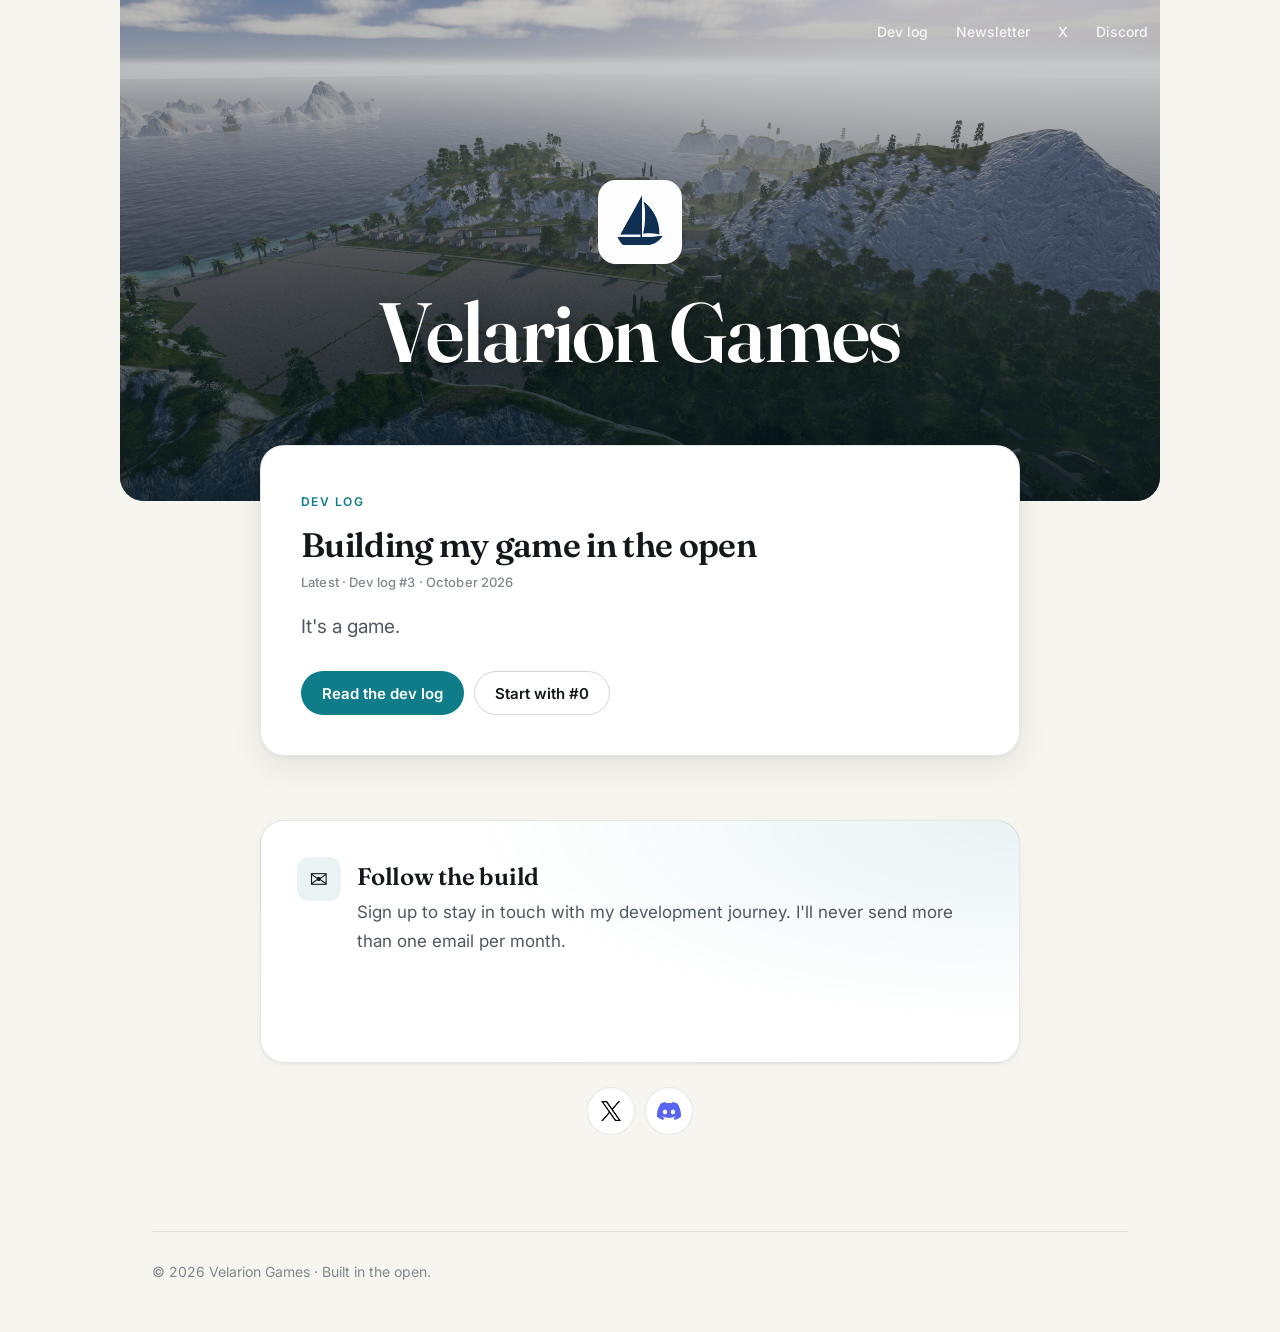
==== commit 1a45e988: "Rework dev log #3 around "It's a game." milestone Co-Authored-By: Claude Opus 5.5 (1M context) <nore" ====
--- a/index.html
+++ b/index.html
@@ -31,7 +31,7 @@
         <span class="notion-eyebrow">Dev log</span>
         <h3>Building my game in the open</h3>
         <p class="post-meta">Latest · Dev log #3 · October 2026</p>
-        <p>September: making the islands easier to read, and the boats worth watching.</p>
+        <p>It's a game.</p>
       </a>
       <div class="notion-button-group">
         <a class="notion-button" data-variant="secondary" href="devlog/">Read the dev log</a>
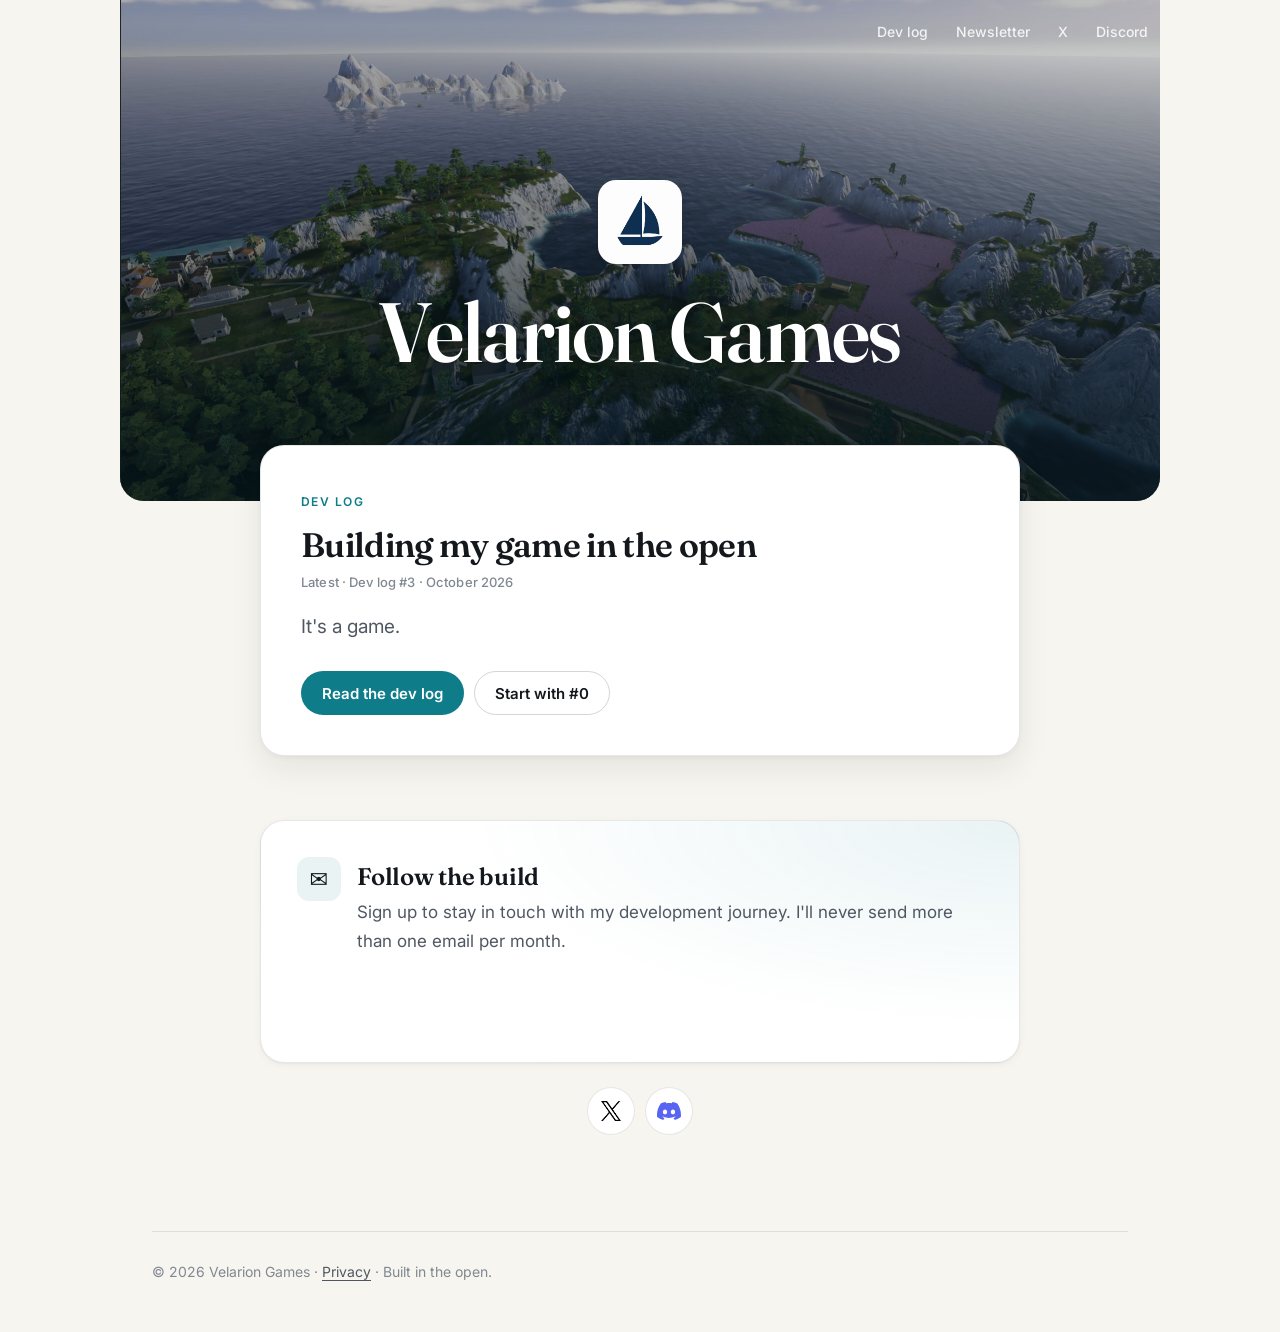
==== commit 5230358e: "Add Umami visitor stats and a privacy page Cookieless Umami Cloud tag on every page, counting only o" ====
--- a/index.html
+++ b/index.html
@@ -7,6 +7,8 @@
   <meta name="description" content="Velarion Games - building a peaceful logistics island empire builder. Dev log, newsletter, and updates.">
   <link rel="icon" href="assets/velarionicon.png" type="image/png">
   <link rel="stylesheet" href="assets/styles.css">
+  <!-- visitor stats: Umami, cookieless; see privacy.html -->
+  <script defer src="https://cloud.umami.is/script.js" data-website-id="f9b09959-e14e-4fc7-bab5-a89dfbc5439d" data-domains="velarion.games"></script>
 </head>
 <body class="page-home">
   <header class="site-header">
@@ -58,7 +60,7 @@
       </nav>
     </section>
 
-    <p class="notion-footer">© 2026 Velarion Games · Built in the open.</p>
+    <p class="notion-footer">© 2026 Velarion Games · <a href="/privacy.html">Privacy</a> · Built in the open.</p>
   </main>
   <script src="assets/newsletter.js" defer></script>
 </body>
--- a/assets/styles.css
+++ b/assets/styles.css
@@ -286,7 +286,7 @@
 	border-radius: 0 0 var(--radius-lg) var(--radius-lg);
 	overflow: hidden;
 	isolation: isolate;
-	background: #0b2a33 url("post-2-island.png") center 60% / cover no-repeat;
+	background: #0b2a33 url("home-hero.jpg") center 55% / cover no-repeat;
 }
 .landing-hero::before {
 	content: "";
@@ -601,14 +601,18 @@
 .post-article li {
 	color: var(--text);
 }
-.post-article img {
+.post-article img,
+.post-article video {
+	display: block;
+	height: auto;
 	width: calc(100% + 2 * min(var(--gutter), 48px));
 	max-width: calc(100% + 2 * min(var(--gutter), 48px));
 	margin: 36px calc(-1 * min(var(--gutter), 48px)) 0;
 	border-radius: var(--radius);
 	box-shadow: var(--shadow-md);
 }
-.post-article img + .post-meta {
+.post-article img + .post-meta,
+.post-article video + .post-meta {
 	margin: 12px 0 32px;
 	text-align: center;
 }
@@ -697,7 +701,8 @@
 	.post-list a.post-link {
 		padding: 20px;
 	}
-	.post-article img {
+	.post-article img,
+	.post-article video {
 		width: 100%;
 		max-width: 100%;
 		margin-left: 0;
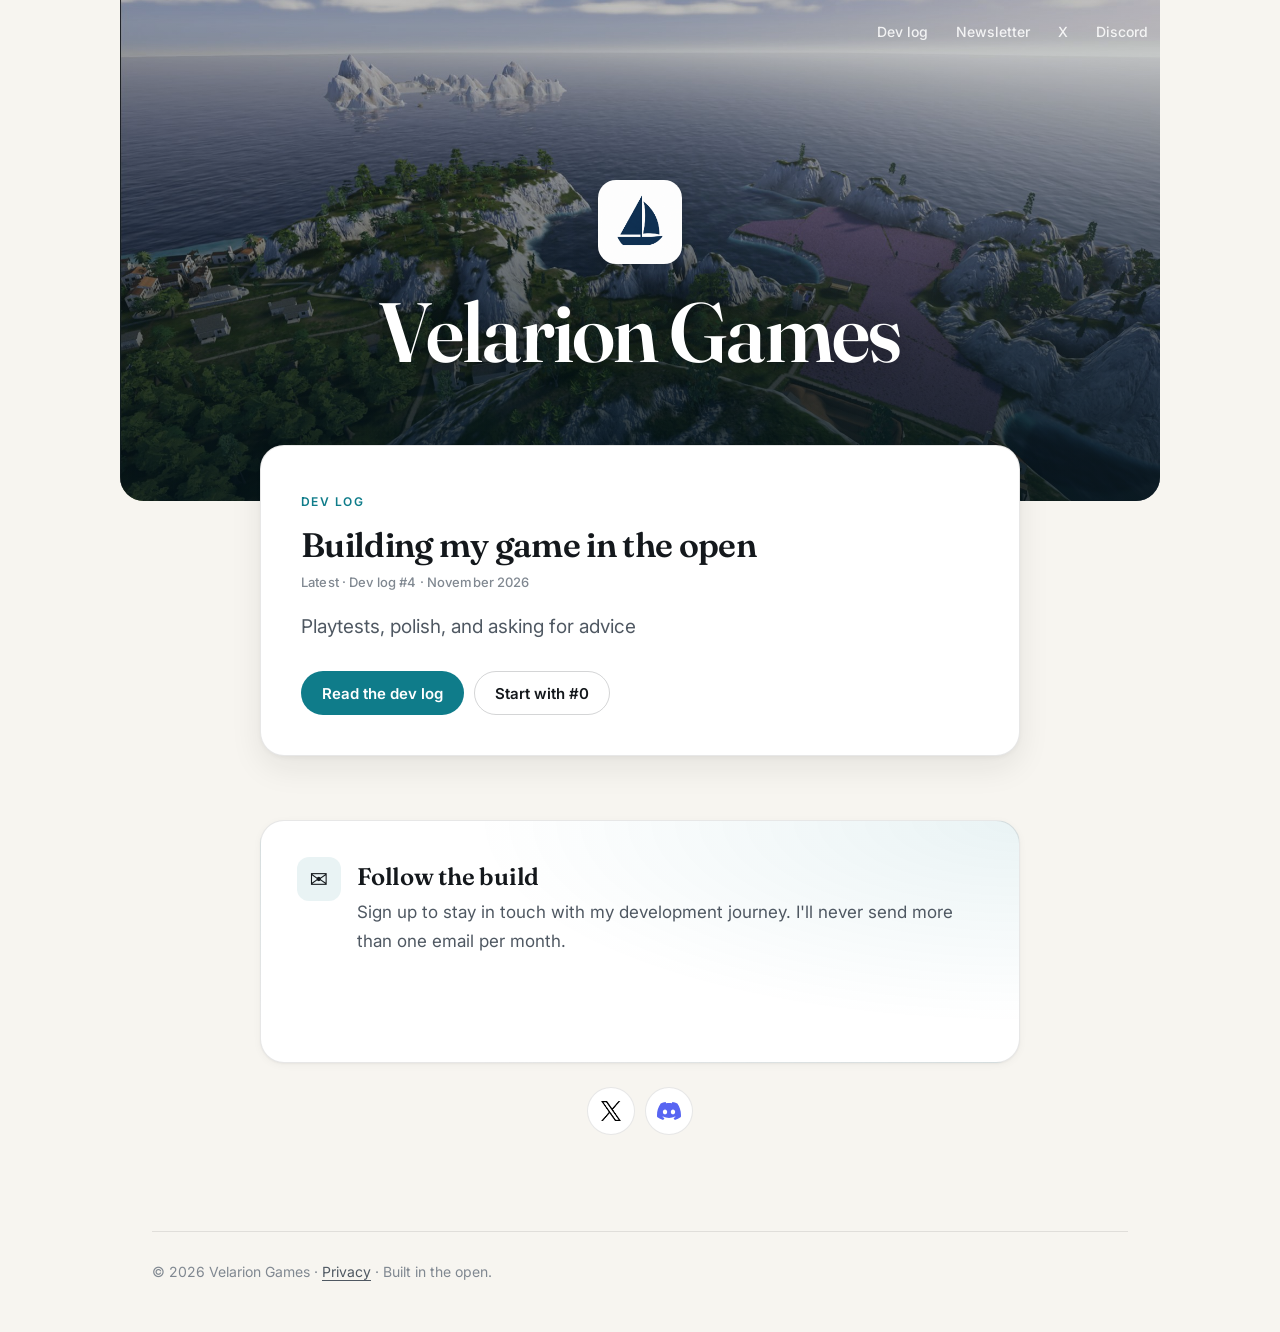
==== commit d0617cdf: "Dev log: month-only dates on all posts, #4 screenshot placeholders, home teaser points to #4 Co-Auth" ====
--- a/index.html
+++ b/index.html
@@ -29,11 +29,11 @@
 
     <section class="devlog-teaser" aria-labelledby="devlog-teaser-heading">
       <h2 id="devlog-teaser-heading" class="visually-hidden">Dev log</h2>
-      <a class="post-link" href="devlog/posts/devlog-3.html">
+      <a class="post-link" href="devlog/posts/devlog-4.html">
         <span class="notion-eyebrow">Dev log</span>
         <h3>Building my game in the open</h3>
-        <p class="post-meta">Latest · Dev log #3 · October 2026</p>
-        <p>It's a game.</p>
+        <p class="post-meta">Latest · Dev log #4 · November 2026</p>
+        <p>Playtests, polish, and asking for advice</p>
       </a>
       <div class="notion-button-group">
         <a class="notion-button" data-variant="secondary" href="devlog/">Read the dev log</a>
